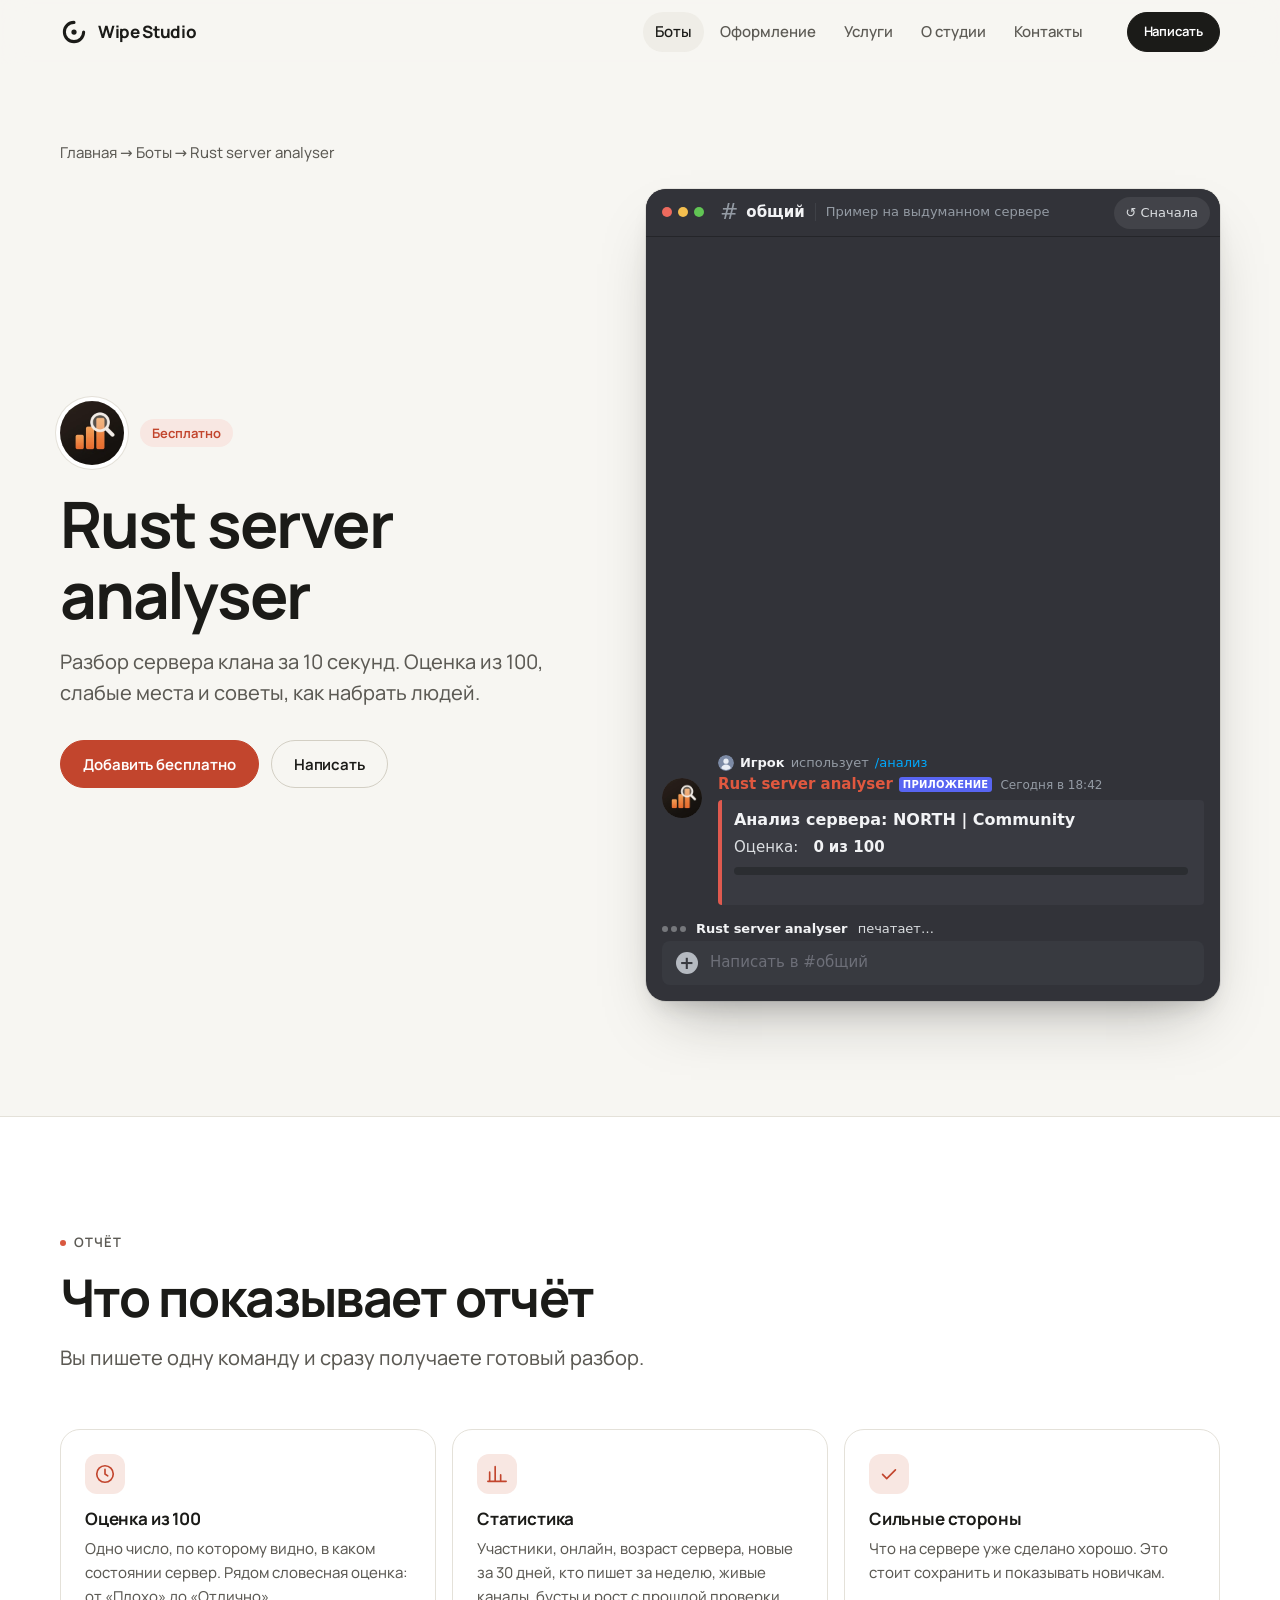
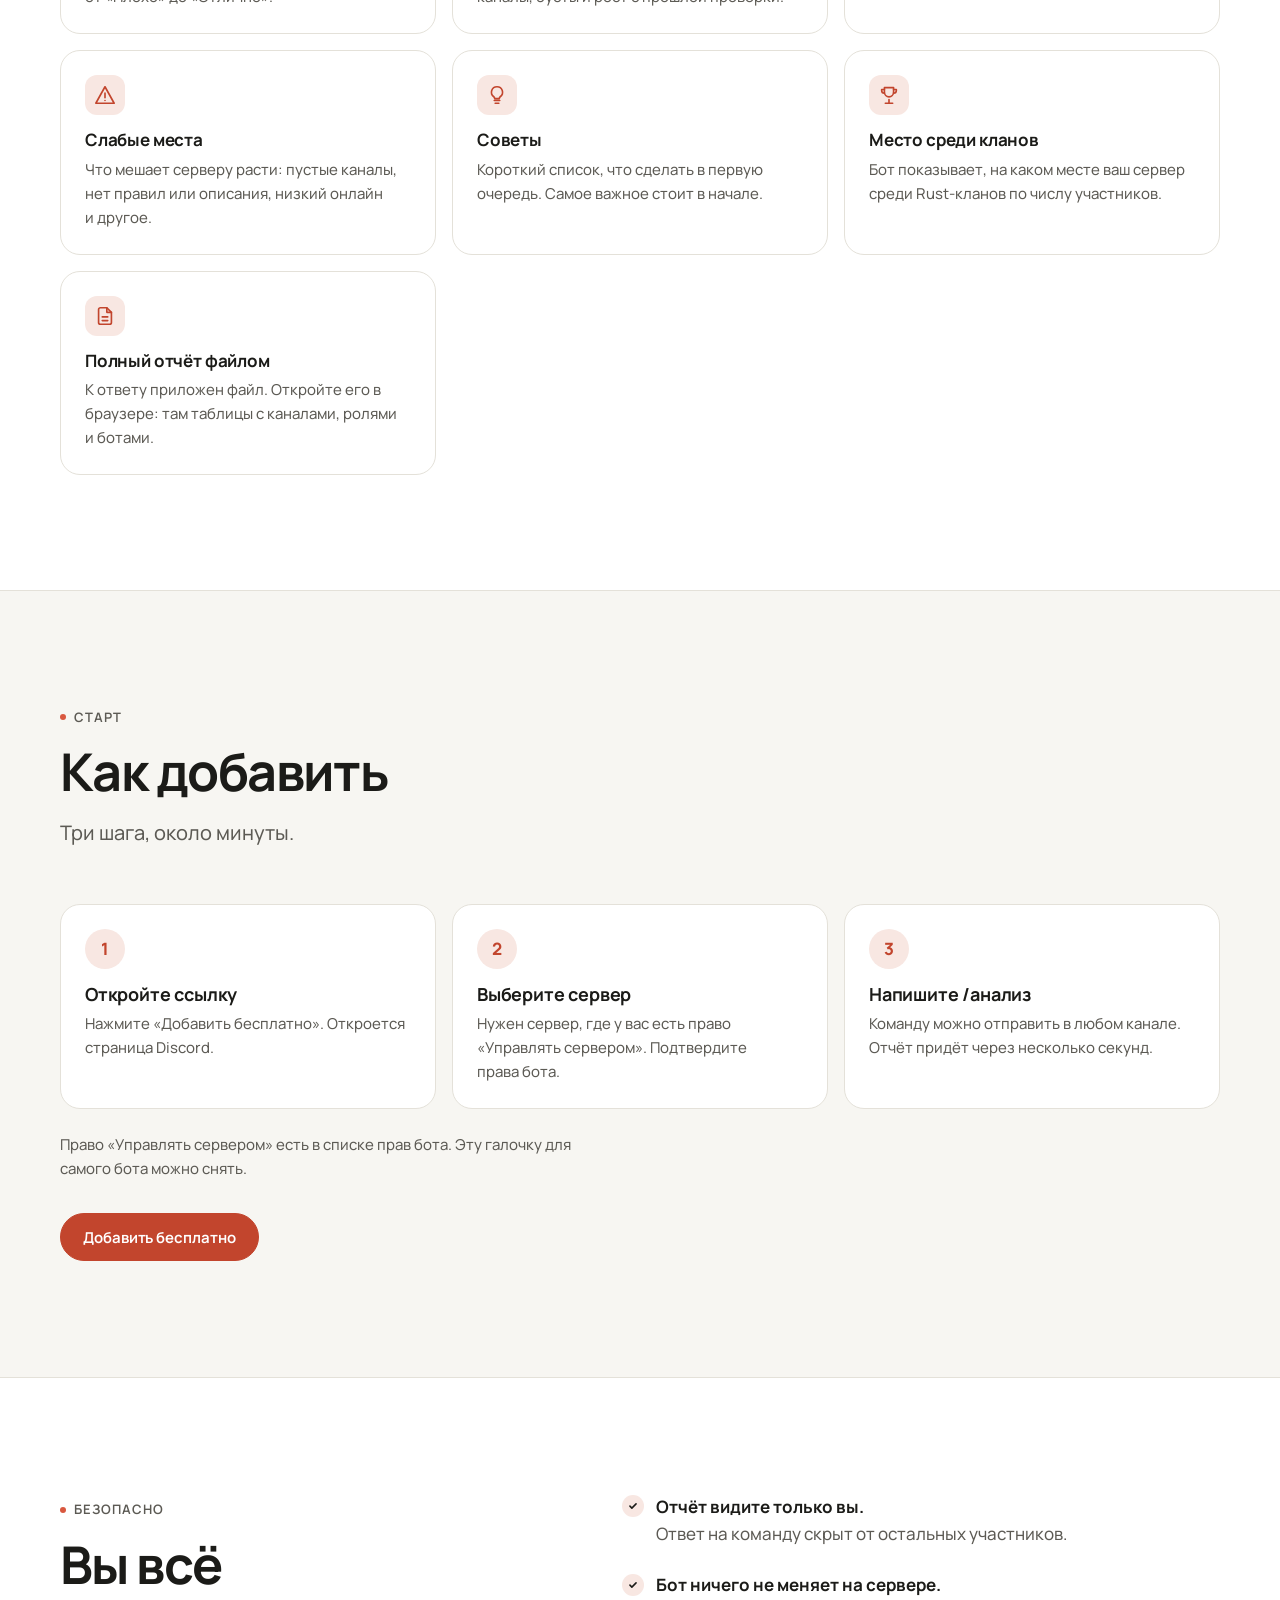
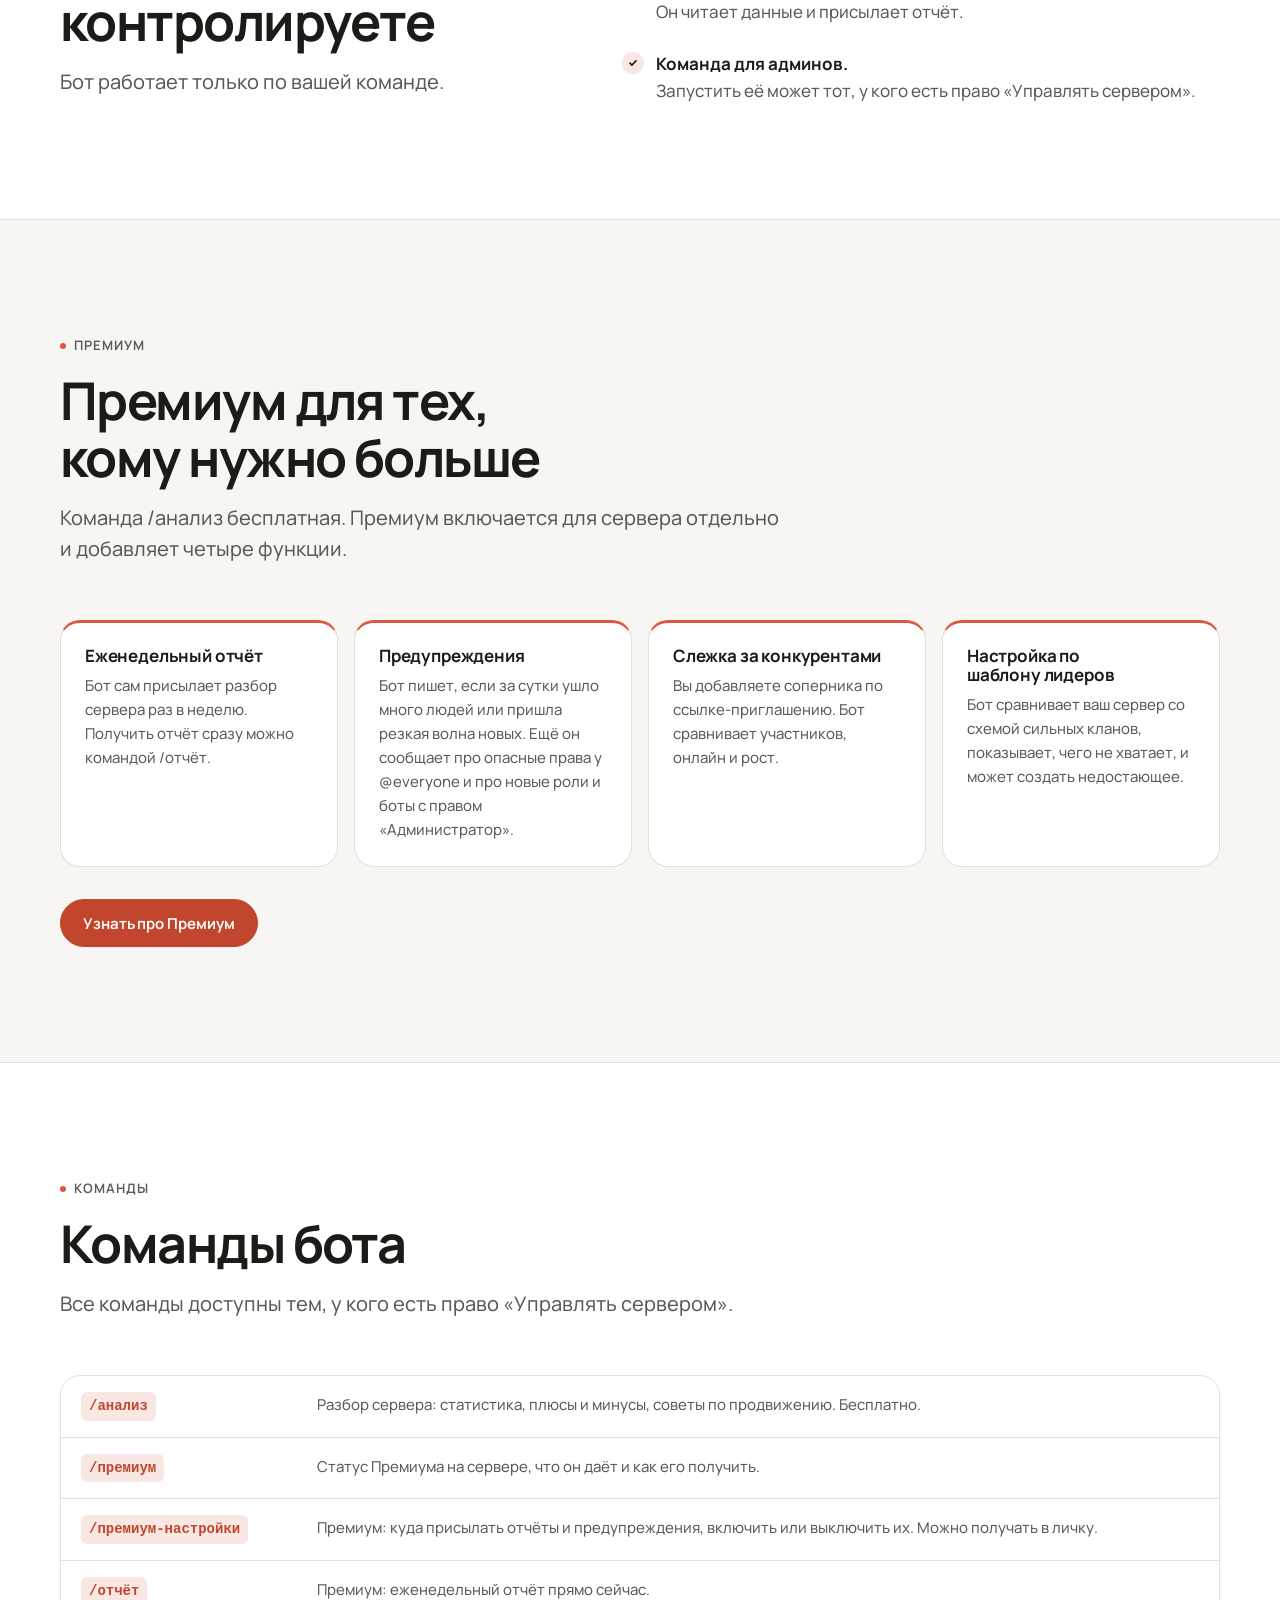
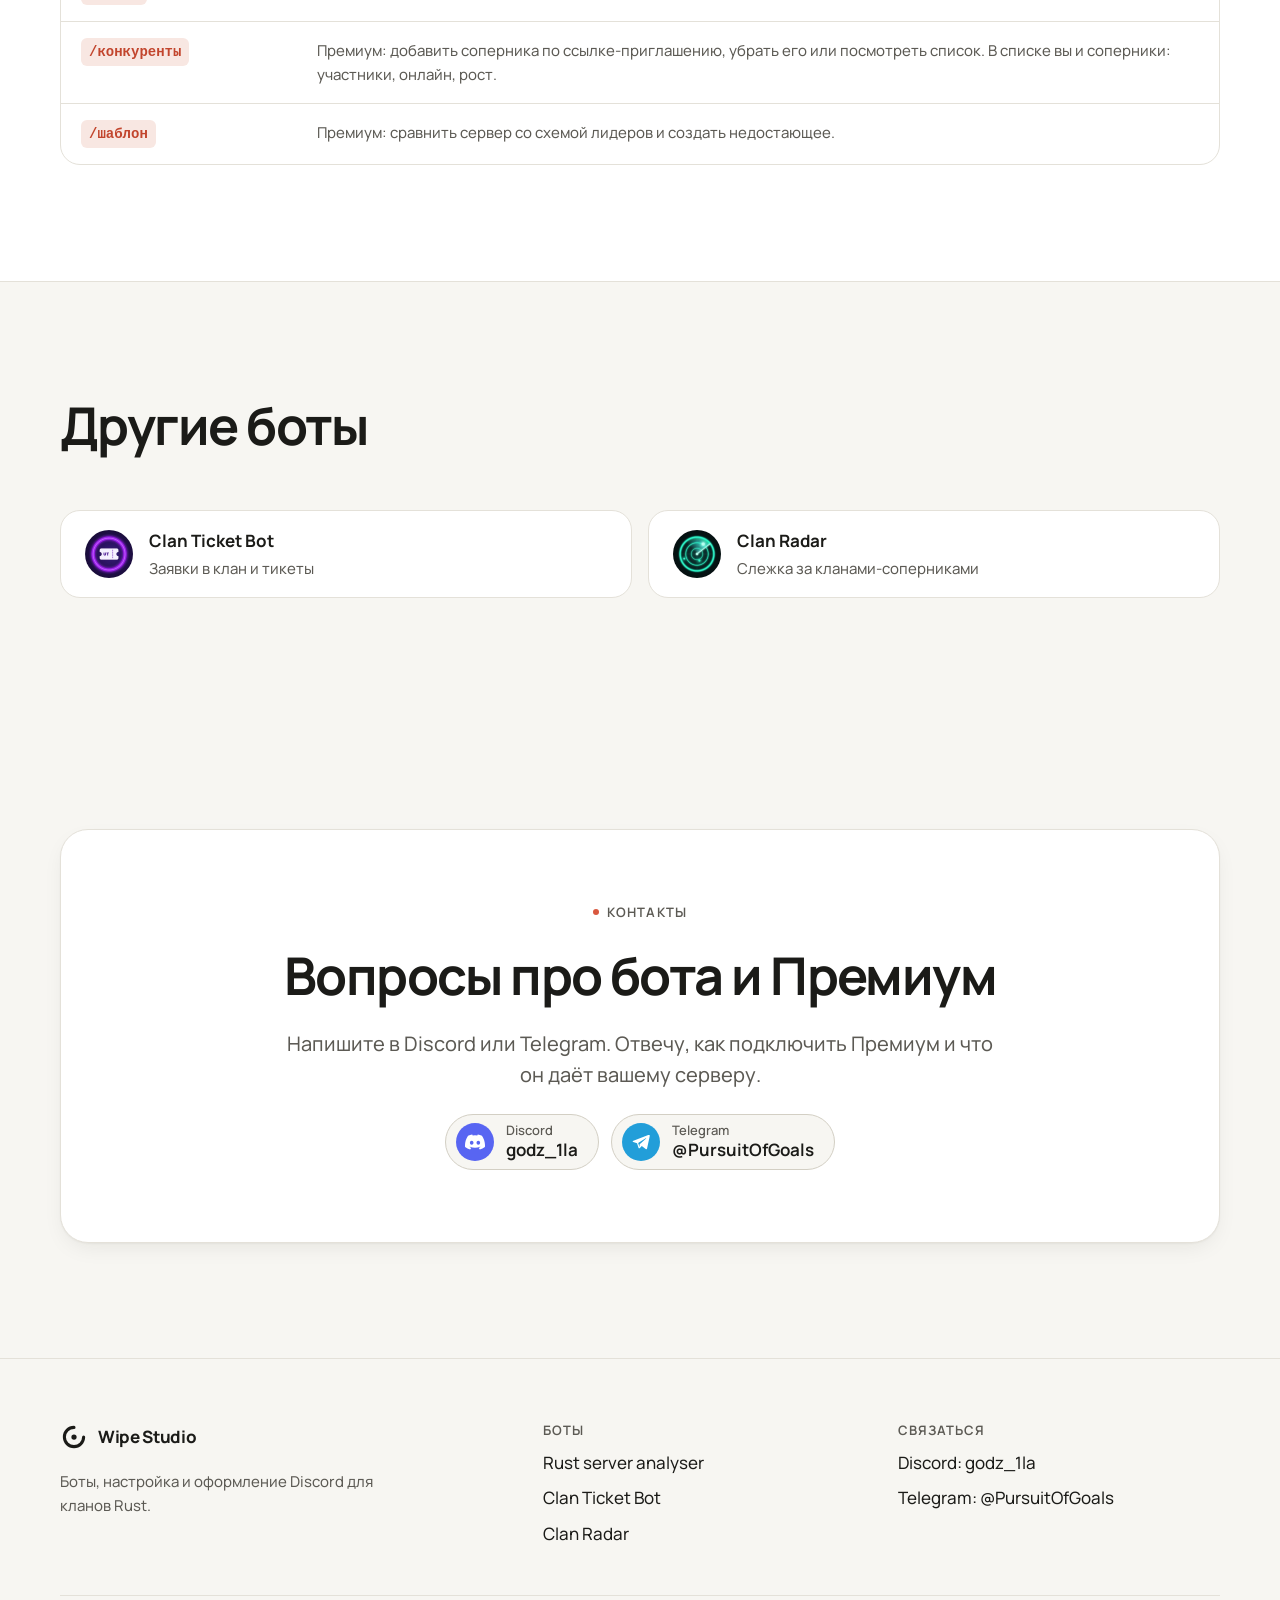
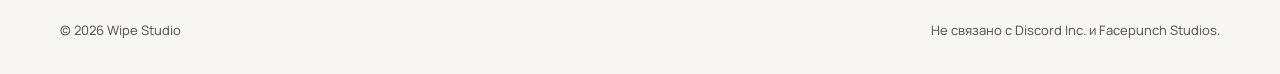
==== analyser/index.html @ f37f6e9d "Сайт-портфолио Wipe Studio Главная и страницы ботов Rust server analyser, Clan Ticket Bot, Clan Rada" ====
<!doctype html>
<html lang="ru">
<head>
  <meta charset="utf-8">
  <meta name="viewport" content="width=device-width, initial-scale=1">
  <title>Rust server analyser — разбор сервера клана за 10 секунд · Wipe Studio</title>
  <meta name="description" content="Бесплатный бот для Discord: команда /анализ даёт оценку сервера Rust-клана из 100, статистику, слабые места и советы.">
  <meta name="theme-color" content="#f7f6f2">
  <meta property="og:type" content="website">
  <meta property="og:site_name" content="Wipe Studio">
  <meta property="og:title" content="Rust server analyser — разбор сервера клана за 10 секунд · Wipe Studio">
  <meta property="og:description" content="Бесплатный бот для Discord: команда /анализ даёт оценку сервера Rust-клана из 100, статистику, слабые места и советы.">
  <meta property="og:locale" content="ru_RU">
  <meta property="og:url" content="https://wipe-studio.github.io/analyser/">
  <meta property="og:image" content="https://wipe-studio.github.io/assets/og.png">
  <meta property="og:image:width" content="1200">
  <meta property="og:image:height" content="630">
  <meta property="og:image:alt" content="Wipe Studio — боты и оформление Discord для кланов Rust">
  <meta name="twitter:card" content="summary_large_image">
  <link rel="canonical" href="https://wipe-studio.github.io/analyser/">
  <link rel="icon" href="../assets/logo/mark.svg" type="image/svg+xml">
  <link rel="icon" href="../assets/logo/favicon-32.png" sizes="32x32" type="image/png">
  <link rel="apple-touch-icon" href="../assets/logo/apple-touch-icon.png">
  <link rel="preload" href="../assets/fonts/manrope-cyrillic-wght-normal.woff2" as="font" type="font/woff2" crossorigin>
  <link rel="stylesheet" href="../assets/css/base.css">
  <link rel="stylesheet" href="../assets/css/discord.css">
  <link rel="stylesheet" href="../assets/css/analyser.css">
  <script>document.documentElement.classList.add("js")</script>
</head>
<body class="theme-analyser">
  <a class="skip-link" href="#main">Перейти к содержанию</a>

  <header class="site-header">
    <div class="container site-header__inner">
      <a class="brand" href="../" aria-label="Wipe Studio — на главную">
        <img src="../assets/logo/mark.svg" alt="" width="28" height="28">
        <span>Wipe Studio</span>
      </a>
      <button class="menu-toggle" type="button" aria-expanded="false" aria-controls="site-nav" aria-label="Открыть меню"><span></span></button>
      <nav class="nav" id="site-nav" aria-label="Главное меню">
        <a href="../#bots" aria-current="page">Боты</a>
        <a href="../#design">Оформление</a>
        <a href="../#services">Услуги</a>
        <a href="../#about">О студии</a>
        <a href="#contacts">Контакты</a>
        <a class="btn" href="#contacts">Написать</a>
      </nav>
      <a class="btn btn--sm btn--header" href="#contacts">Написать</a>
    </div>
  </header>

  <main id="main">
    <!-- ===== Шапка бота ===== -->
    <section class="bot-hero" aria-labelledby="bot-title">
      <div class="container">
        <nav class="breadcrumbs" aria-label="Хлебные крошки">
          <a href="../">Главная</a> → <a href="../#bots">Боты</a> → <span aria-current="page">Rust server analyser</span>
        </nav>
        <div class="bot-hero__grid">
          <div data-reveal>
            <div class="bot-hero__id">
              <img class="bot-hero__avatar" src="../assets/img/avatars/analyser.webp" alt="Аватарка бота Rust server analyser" width="64" height="64">
              <span class="badge">Бесплатно</span>
            </div>
            <h1 id="bot-title">Rust server analyser</h1>
            <p class="lead">Разбор сервера клана за 10 секунд. Оценка из 100, слабые места и советы, как набрать людей.</p>
            <div class="btn-row">
              <a class="btn btn--accent" href="https://discord.com/oauth2/authorize?client_id=1571625635384918169&amp;scope=bot%20applications.commands&amp;permissions=117792" target="_blank" rel="noopener">Добавить бесплатно</a>
              <a class="btn btn--ghost" href="#contacts">Написать</a>
            </div>
          </div>

          <div data-reveal="fade">
            <div class="dc an-demo" id="an-demo" role="group" aria-label="Пример: ответ бота на команду /анализ" style="--dc-h: 680px">
              <button class="dc-replay" type="button" data-dc-action="replay">↺ Сначала</button>
              <div class="dc__bar"><span class="dc__dots"></span><span class="dc__hash">#</span><span class="dc__channel">общий</span><span class="dc__topic">Пример на выдуманном сервере</span></div>
              <div class="dc__log" role="log" aria-live="polite"></div>
              <div class="dc__typing" aria-hidden="true"></div>
              <div class="dc__input">Написать в #общий</div>
            </div>
          </div>
        </div>
      </div>
    </section>

    <!-- ===== Что показывает отчёт ===== -->
    <section class="section section--alt" id="report" aria-labelledby="report-title">
      <div class="container">
        <div class="section-head" data-reveal>
          <span class="eyebrow">Отчёт</span>
          <h2 class="h2" id="report-title">Что показывает отчёт</h2>
          <p class="lead">Вы пишете одну команду и сразу получаете готовый разбор.</p>
        </div>
        <div class="features" data-stagger="0.07">
          <article class="feature" data-reveal>
            <div class="feature__icon"><svg viewBox="0 0 24 24" fill="none" stroke="currentColor" stroke-width="1.8" stroke-linecap="round" stroke-linejoin="round" aria-hidden="true"><circle cx="12" cy="12" r="9"/><path d="M12 7v5l3 2"/></svg></div>
            <h3>Оценка из 100</h3>
            <p>Одно число, по которому видно, в каком состоянии сервер. Рядом словесная оценка: от «Плохо» до «Отлично».</p>
          </article>
          <article class="feature" data-reveal>
            <div class="feature__icon"><svg viewBox="0 0 24 24" fill="none" stroke="currentColor" stroke-width="1.8" stroke-linecap="round" stroke-linejoin="round" aria-hidden="true"><path d="M4 20V10M10 20V4M16 20v-7M22 20H2"/></svg></div>
            <h3>Статистика</h3>
            <p>Участники, онлайн, возраст сервера, новые за 30 дней, кто пишет за неделю, живые каналы, бусты и рост с прошлой проверки.</p>
          </article>
          <article class="feature" data-reveal>
            <div class="feature__icon"><svg viewBox="0 0 24 24" fill="none" stroke="currentColor" stroke-width="1.8" stroke-linecap="round" stroke-linejoin="round" aria-hidden="true"><path d="M5 12.5l4.5 4.5L19 7.5"/></svg></div>
            <h3>Сильные стороны</h3>
            <p>Что на сервере уже сделано хорошо. Это стоит сохранить и показывать новичкам.</p>
          </article>
          <article class="feature" data-reveal>
            <div class="feature__icon"><svg viewBox="0 0 24 24" fill="none" stroke="currentColor" stroke-width="1.8" stroke-linecap="round" stroke-linejoin="round" aria-hidden="true"><path d="M12 3l10 18H2L12 3z"/><path d="M12 10v5M12 18v.01"/></svg></div>
            <h3>Слабые места</h3>
            <p>Что мешает серверу расти: пустые каналы, нет правил или описания, низкий онлайн и другое.</p>
          </article>
          <article class="feature" data-reveal>
            <div class="feature__icon"><svg viewBox="0 0 24 24" fill="none" stroke="currentColor" stroke-width="1.8" stroke-linecap="round" stroke-linejoin="round" aria-hidden="true"><path d="M9 18h6M10 21h4M12 3a6 6 0 0 0-3.5 10.9c.6.5 1 1.2 1 2.1h5c0-.9.4-1.6 1-2.1A6 6 0 0 0 12 3z"/></svg></div>
            <h3>Советы</h3>
            <p>Короткий список, что сделать в первую очередь. Самое важное стоит в начале.</p>
          </article>
          <article class="feature" data-reveal>
            <div class="feature__icon"><svg viewBox="0 0 24 24" fill="none" stroke="currentColor" stroke-width="1.8" stroke-linecap="round" stroke-linejoin="round" aria-hidden="true"><path d="M8 21h8M12 17v4M7 4h10v5a5 5 0 0 1-10 0V4z"/><path d="M7 6H4v1a3 3 0 0 0 3 3M17 6h3v1a3 3 0 0 1-3 3"/></svg></div>
            <h3>Место среди кланов</h3>
            <p>Бот показывает, на каком месте ваш сервер среди Rust-кланов по числу участников.</p>
          </article>
          <article class="feature" data-reveal>
            <div class="feature__icon"><svg viewBox="0 0 24 24" fill="none" stroke="currentColor" stroke-width="1.8" stroke-linecap="round" stroke-linejoin="round" aria-hidden="true"><path d="M14 3H7a2 2 0 0 0-2 2v14a2 2 0 0 0 2 2h10a2 2 0 0 0 2-2V8l-5-5z"/><path d="M14 3v5h5M9 13h6M9 17h6"/></svg></div>
            <h3>Полный отчёт файлом</h3>
            <p>К ответу приложен файл. Откройте его в браузере: там таблицы с каналами, ролями и ботами.</p>
          </article>
        </div>
      </div>
    </section>

    <!-- ===== Как добавить ===== -->
    <section class="section" id="how" aria-labelledby="how-title">
      <div class="container">
        <div class="section-head" data-reveal>
          <span class="eyebrow">Старт</span>
          <h2 class="h2" id="how-title">Как добавить</h2>
          <p class="lead">Три шага, около минуты.</p>
        </div>
        <ol class="an-steps" data-stagger="0.1">
          <li class="an-step-card" data-reveal>
            <span class="an-step-card__num" aria-hidden="true">1</span>
            <h3>Откройте ссылку</h3>
            <p>Нажмите «Добавить бесплатно». Откроется страница Discord.</p>
          </li>
          <li class="an-step-card" data-reveal>
            <span class="an-step-card__num" aria-hidden="true">2</span>
            <h3>Выберите сервер</h3>
            <p>Нужен сервер, где у вас есть право «Управлять сервером». Подтвердите права бота.</p>
          </li>
          <li class="an-step-card" data-reveal>
            <span class="an-step-card__num" aria-hidden="true">3</span>
            <h3>Напишите /анализ</h3>
            <p>Команду можно отправить в любом канале. Отчёт придёт через несколько секунд.</p>
          </li>
        </ol>
        <p class="an-note" data-reveal>Право «Управлять сервером» есть в списке прав бота. Эту галочку для самого бота можно снять.</p>
        <div class="btn-row an-cta" data-reveal>
          <a class="btn btn--accent" href="https://discord.com/oauth2/authorize?client_id=1571625635384918169&amp;scope=bot%20applications.commands&amp;permissions=117792" target="_blank" rel="noopener">Добавить бесплатно</a>
        </div>
      </div>
    </section>

    <!-- ===== Безопасно ===== -->
    <section class="section section--alt" id="safe" aria-labelledby="safe-title">
      <div class="container an-split">
        <div class="section-head" data-reveal>
          <span class="eyebrow">Безопасно</span>
          <h2 class="h2" id="safe-title">Вы всё контролируете</h2>
          <p class="lead">Бот работает только по вашей команде.</p>
        </div>
        <ul class="checklist an-safe" data-stagger="0.08">
          <li data-reveal><strong>Отчёт видите только вы.</strong> Ответ на команду скрыт от остальных участников.</li>
          <li data-reveal><strong>Бот ничего не меняет на сервере.</strong> Он читает данные и присылает отчёт.</li>
          <li data-reveal><strong>Команда для админов.</strong> Запустить её может тот, у кого есть право «Управлять сервером».</li>
        </ul>
      </div>
    </section>

    <!-- ===== Премиум ===== -->
    <section class="section" id="premium" aria-labelledby="premium-title">
      <div class="container">
        <div class="section-head" data-reveal>
          <span class="eyebrow">Премиум</span>
          <h2 class="h2" id="premium-title">Премиум для тех, кому нужно больше</h2>
          <p class="lead">Команда /анализ бесплатная. Премиум включается для сервера отдельно и добавляет четыре функции.</p>
        </div>
        <div class="features an-premium" data-stagger="0.08">
          <article class="feature" data-reveal>
            <h3>Еженедельный отчёт</h3>
            <p>Бот сам присылает разбор сервера раз в неделю. Получить отчёт сразу можно командой /отчёт.</p>
          </article>
          <article class="feature" data-reveal>
            <h3>Предупреждения</h3>
            <p>Бот пишет, если за сутки ушло много людей или пришла резкая волна новых. Ещё он сообщает про опасные права у @everyone и про новые роли и боты с правом «Администратор».</p>
          </article>
          <article class="feature" data-reveal>
            <h3>Слежка за конкурентами</h3>
            <p>Вы добавляете соперника по ссылке-приглашению. Бот сравнивает участников, онлайн и рост.</p>
          </article>
          <article class="feature" data-reveal>
            <h3>Настройка по шаблону лидеров</h3>
            <p>Бот сравнивает ваш сервер со схемой сильных кланов, показывает, чего не хватает, и может создать недостающее.</p>
          </article>
        </div>
        <div class="btn-row an-cta" data-reveal>
          <a class="btn btn--accent" href="#contacts">Узнать про Премиум</a>
        </div>
      </div>
    </section>

    <!-- ===== Команды ===== -->
    <section class="section section--alt" id="commands" aria-labelledby="commands-title">
      <div class="container">
        <div class="section-head" data-reveal>
          <span class="eyebrow">Команды</span>
          <h2 class="h2" id="commands-title">Команды бота</h2>
          <p class="lead">Все команды доступны тем, у кого есть право «Управлять сервером».</p>
        </div>
        <div class="commands" data-reveal>
          <div class="command"><code>/анализ</code><p>Разбор сервера: статистика, плюсы и минусы, советы по продвижению. Бесплатно.</p></div>
          <div class="command"><code>/премиум</code><p>Статус Премиума на сервере, что он даёт и как его получить.</p></div>
          <div class="command"><code>/премиум-настройки</code><p>Премиум: куда присылать отчёты и предупреждения, включить или выключить их. Можно получать в личку.</p></div>
          <div class="command"><code>/отчёт</code><p>Премиум: еженедельный отчёт прямо сейчас.</p></div>
          <div class="command"><code>/конкуренты</code><p>Премиум: добавить соперника по ссылке-приглашению, убрать его или посмотреть список. В списке вы и соперники: участники, онлайн, рост.</p></div>
          <div class="command"><code>/шаблон</code><p>Премиум: сравнить сервер со схемой лидеров и создать недостающее.</p></div>
        </div>
      </div>
    </section>

    <!-- ===== Другие боты ===== -->
    <section class="section" id="other" aria-labelledby="other-title">
      <div class="container">
        <div class="section-head" data-reveal>
          <h2 class="h2" id="other-title">Другие боты</h2>
        </div>
        <div class="other-bots" data-stagger="0.08">
          <a class="other-bot" href="../ticket/" data-reveal>
            <img src="../assets/img/avatars/ticket.webp" alt="" width="48" height="48" loading="lazy" decoding="async">
            <div><strong>Clan Ticket Bot</strong><span>Заявки в клан и тикеты</span></div>
          </a>
          <a class="other-bot" href="../radar/" data-reveal>
            <img src="../assets/img/avatars/radar.webp" alt="" width="48" height="48" loading="lazy" decoding="async">
            <div><strong>Clan Radar</strong><span>Слежка за кланами-соперниками</span></div>
          </a>
        </div>
      </div>
    </section>

    <!-- ===== Контакты (одинаковый блок на всех страницах; заголовок и текст можно менять под страницу) ===== -->
    <section class="section contact-cta" id="contacts" aria-labelledby="contacts-title">
      <div class="container">
        <div class="contact-cta__box" data-reveal>
          <span class="eyebrow">Контакты</span>
          <h2 class="h2" id="contacts-title">Вопросы про бота и Премиум</h2>
          <p class="lead">Напишите в Discord или Telegram. Отвечу, как подключить Премиум и что он даёт вашему серверу.</p>
          <div class="contact-list">
            <a class="contact-chip" href="#contacts" data-contact="discord">
              <span class="contact-chip__icon contact-chip__icon--discord"><svg viewBox="0 0 24 24" aria-hidden="true" fill="currentColor"><path d="M20.317 4.37a19.79 19.79 0 0 0-4.885-1.515.074.074 0 0 0-.079.037c-.21.375-.444.865-.608 1.25a18.27 18.27 0 0 0-5.487 0 12.64 12.64 0 0 0-.617-1.25.077.077 0 0 0-.079-.037A19.74 19.74 0 0 0 3.677 4.37a.07.07 0 0 0-.032.027C.533 9.046-.32 13.58.099 18.057a.082.082 0 0 0 .031.057 19.9 19.9 0 0 0 5.993 3.03.078.078 0 0 0 .084-.028c.462-.63.874-1.295 1.226-1.994a.076.076 0 0 0-.041-.106 13.1 13.1 0 0 1-1.872-.892.077.077 0 0 1-.008-.128c.126-.094.252-.192.372-.291a.074.074 0 0 1 .078-.01c3.928 1.793 8.18 1.793 12.062 0a.074.074 0 0 1 .078.01c.12.098.246.198.373.292a.077.077 0 0 1-.006.127 12.3 12.3 0 0 1-1.873.892.077.077 0 0 0-.041.107c.36.698.772 1.362 1.225 1.993a.076.076 0 0 0 .084.028 19.84 19.84 0 0 0 6.002-3.03.077.077 0 0 0 .032-.054c.5-5.177-.838-9.674-3.549-13.66a.061.061 0 0 0-.031-.03zM8.02 15.33c-1.183 0-2.157-1.085-2.157-2.419 0-1.333.956-2.419 2.157-2.419 1.21 0 2.176 1.096 2.157 2.42 0 1.333-.956 2.418-2.157 2.418zm7.975 0c-1.183 0-2.157-1.085-2.157-2.419 0-1.333.955-2.419 2.157-2.419 1.21 0 2.176 1.096 2.157 2.42 0 1.333-.946 2.418-2.157 2.418z"/></svg></span>
              <span><small>Discord</small>godz_1la</span>
            </a>
            <a class="contact-chip" href="https://t.me/PursuitOfGoals" data-contact="telegram">
              <span class="contact-chip__icon contact-chip__icon--telegram"><svg viewBox="0 0 24 24" aria-hidden="true" fill="currentColor"><path d="M20.66 3.72 2.93 10.56c-1.21.49-1.2 1.16-.22 1.46l4.55 1.42 1.74 5.36c.21.58.11.81.72.81.47 0 .68-.21.94-.47l2.27-2.2 4.72 3.49c.87.48 1.5.23 1.71-.81l3.1-14.6c.32-1.27-.48-1.85-1.5-1.3zM8.6 13.2l9.03-5.7c.45-.27.86-.12.52.18l-7.73 6.98-.3 3.2-1.52-4.66z"/></svg></span>
              <span><small>Telegram</small>@PursuitOfGoals</span>
            </a>
          </div>
        </div>
      </div>
    </section>
  </main>

  <footer class="site-footer">
    <div class="container">
      <div class="site-footer__grid">
        <div>
          <a class="brand" href="../">
            <img src="../assets/logo/mark.svg" alt="" width="28" height="28">
            <span>Wipe Studio</span>
          </a>
          <p class="site-footer__note">Боты, настройка и оформление Discord для кланов Rust.</p>
        </div>
        <div>
          <h2>Боты</h2>
          <ul>
            <li><a href="../analyser/">Rust server analyser</a></li>
            <li><a href="../ticket/">Clan Ticket Bot</a></li>
            <li><a href="../radar/">Clan Radar</a></li>
          </ul>
        </div>
        <div>
          <h2>Связаться</h2>
          <ul>
            <li><a href="#contacts" data-contact="discord">Discord: godz_1la</a></li>
            <li><a href="https://t.me/PursuitOfGoals" data-contact="telegram">Telegram: @PursuitOfGoals</a></li>
          </ul>
        </div>
      </div>
      <div class="site-footer__bottom">
        <span>© <span data-year>2026</span> Wipe Studio</span>
        <span>Не связано с Discord Inc. и Facepunch Studios.</span>
      </div>
    </div>
  </footer>

  <script src="../assets/js/site.js" defer></script>
  <script src="../assets/js/discord.js" defer></script>
  <script src="../assets/js/analyser.js" defer></script>
</body>
</html>
---- assets/css/base.css ----
/* =========================================================
   Wipe Studio — общие стили (фундамент)
   Светлый минимализм. У каждого бота свой приглушённый цвет.
   Страницы подключают: base.css → discord.css → свой page.css
   ========================================================= */

/* ---------- Шрифт (свой, без Google) ---------- */
@font-face {
  font-family: "Manrope";
  font-style: normal;
  font-display: swap;
  font-weight: 200 800;
  src: url("../fonts/manrope-cyrillic-wght-normal.woff2") format("woff2-variations");
  unicode-range: U+0301, U+0400-045F, U+0490-0491, U+04B0-04B1, U+2116;
}
@font-face {
  font-family: "Manrope";
  font-style: normal;
  font-display: swap;
  font-weight: 200 800;
  src: url("../fonts/manrope-latin-wght-normal.woff2") format("woff2-variations");
  unicode-range: U+0000-00FF, U+0131, U+0152-0153, U+02BB-02BC, U+02C6, U+02DA, U+02DC, U+0304,
    U+0308, U+0329, U+2000-206F, U+20AC, U+2122, U+2191, U+2193, U+2212, U+2215, U+FEFF, U+FFFD;
}

/* ---------- Токены ---------- */
:root {
  color-scheme: light;

  /* База */
  --bg: #f7f6f2;          /* тёплый белый — фон страницы */
  --surface: #ffffff;     /* карточки */
  --surface-2: #efede7;   /* мягкие подложки */
  --surface-3: #e7e4dc;
  --ink: #1b1b18;         /* основной текст */
  --ink-2: #5c5a54;       /* второстепенный текст (AA на bg и surface) */
  --ink-3: #8a877f;       /* только подписи-украшения, не для важного */
  --line: #e4e1d9;
  --line-2: #d3cfc4;

  /* Цвета ботов: --X — для текста и кнопок (AA на белом),
     --X-fill — для заливок/украшений, --X-soft — светлая подложка */
  --analyser: #c2452d;
  --analyser-fill: #d9583f;
  --analyser-soft: #f8e7e2;
  --ticket: #b9520f;
  --ticket-fill: #e0702a;
  --ticket-soft: #fbebdf;
  --radar: #0b7a6b;
  --radar-fill: #14a08c;
  --radar-soft: #def3ef;

  /* Акцент текущей страницы (страница бота переопределяет) */
  --accent: var(--ink);
  --accent-fill: var(--ink);
  --accent-soft: var(--surface-2);

  /* Типографика */
  --font: "Manrope", system-ui, -apple-system, "Segoe UI", Roboto, Arial, sans-serif;
  --fs-xs: 0.8125rem;   /* 13 */
  --fs-sm: 0.9375rem;   /* 15 */
  --fs-md: 1.0625rem;   /* 17 — основной */
  --fs-lg: 1.25rem;     /* 20 */
  --fs-xl: clamp(1.5rem, 1.2rem + 1.2vw, 2rem);
  --fs-2xl: clamp(2rem, 1.4rem + 2.6vw, 3.25rem);   /* заголовки секций */
  --fs-hero: clamp(2.6rem, 1.6rem + 5vw, 5rem);    /* главный заголовок */

  /* Отступы (шаг 4px) */
  --s-1: 4px;
  --s-2: 8px;
  --s-3: 12px;
  --s-4: 16px;
  --s-5: 24px;
  --s-6: 32px;
  --s-7: 48px;
  --s-8: 64px;
  --s-9: 96px;
  --section: clamp(72px, 9vw, 128px);

  /* Формы */
  --r-sm: 10px;
  --r-md: 14px;
  --r-lg: 20px;
  --r-xl: 28px;
  --r-pill: 999px;
  --shadow-1: 0 1px 2px rgba(27, 27, 24, 0.05);
  --shadow-2: 0 1px 2px rgba(27, 27, 24, 0.04), 0 8px 24px -8px rgba(27, 27, 24, 0.1);
  --shadow-3: 0 2px 4px rgba(27, 27, 24, 0.04), 0 24px 48px -16px rgba(27, 27, 24, 0.18);

  /* Сетка */
  --container: 1160px;
  --gutter: clamp(16px, 4vw, 32px);
  --header-h: 64px;

  /* Движение */
  --ease: cubic-bezier(0.22, 1, 0.36, 1);
  --dur: 0.6s;
}

/* Страницы ботов: <body class="theme-analyser"> и т.п. */
.theme-analyser { --accent: var(--analyser); --accent-fill: var(--analyser-fill); --accent-soft: var(--analyser-soft); }
.theme-ticket   { --accent: var(--ticket);   --accent-fill: var(--ticket-fill);   --accent-soft: var(--ticket-soft); }
.theme-radar    { --accent: var(--radar);    --accent-fill: var(--radar-fill);    --accent-soft: var(--radar-soft); }

/* ---------- Сброс ---------- */
*, *::before, *::after { box-sizing: border-box; }
html { -webkit-text-size-adjust: 100%; text-size-adjust: 100%; scroll-behavior: smooth; scroll-padding-top: calc(var(--header-h) + 16px); }
body {
  margin: 0;
  background: var(--bg);
  color: var(--ink);
  font-family: var(--font);
  font-size: var(--fs-md);
  line-height: 1.6;
  font-weight: 450;
  -webkit-font-smoothing: antialiased;
  -moz-osx-font-smoothing: grayscale;
  text-rendering: optimizeLegibility;
  overflow-x: hidden;
}
img, svg, video { display: block; max-width: 100%; height: auto; }
button, input, select, textarea { font: inherit; color: inherit; }
button { cursor: pointer; }
a { color: inherit; text-decoration-thickness: 1px; text-underline-offset: 0.18em; }
h1, h2, h3, h4 { margin: 0; line-height: 1.1; font-weight: 700; letter-spacing: -0.02em; text-wrap: balance; }
p { margin: 0; text-wrap: pretty; }
ul, ol { margin: 0; padding: 0; }
:focus-visible { outline: 2px solid var(--ink); outline-offset: 3px; border-radius: 6px; }
::selection { background: var(--accent-soft); color: var(--ink); }

.visually-hidden {
  position: absolute !important; width: 1px; height: 1px; padding: 0; margin: -1px;
  overflow: hidden; clip: rect(0 0 0 0); white-space: nowrap; border: 0;
}
.skip-link {
  position: absolute; left: var(--s-4); top: -100px; z-index: 100;
  background: var(--ink); color: #fff; padding: var(--s-2) var(--s-4); border-radius: var(--r-sm);
  text-decoration: none; font-weight: 600;
}
.skip-link:focus { top: var(--s-3); }

/* ---------- Сетка и секции ---------- */
.container { width: 100%; max-width: calc(var(--container) + var(--gutter) * 2); margin-inline: auto; padding-inline: var(--gutter); }
.section { padding-block: var(--section); }
.section--tight { padding-block: calc(var(--section) * 0.6); }
.section--alt { background: var(--surface); border-block: 1px solid var(--line); }

.section-head { display: grid; gap: var(--s-4); max-width: 720px; margin-bottom: clamp(32px, 5vw, 56px); }
.section-head--center { margin-inline: auto; text-align: center; justify-items: center; }
.eyebrow {
  display: inline-flex; align-items: center; gap: var(--s-2);
  font-size: var(--fs-xs); font-weight: 650; letter-spacing: 0.08em; text-transform: uppercase;
  color: var(--ink-2);
}
.eyebrow::before { content: ""; width: 6px; height: 6px; border-radius: 50%; background: var(--accent-fill); }
.h2 { font-size: var(--fs-2xl); letter-spacing: -0.03em; }
.h3 { font-size: var(--fs-xl); letter-spacing: -0.02em; }
.lead { font-size: var(--fs-lg); line-height: 1.55; color: var(--ink-2); max-width: 60ch; }
.muted { color: var(--ink-2); }

/* ---------- Кнопки ---------- */
.btn {
  --btn-bg: var(--ink); --btn-fg: #fff; --btn-bd: var(--ink);
  display: inline-flex; align-items: center; justify-content: center; gap: 10px;
  min-height: 48px; padding: 0 22px;
  border-radius: var(--r-pill); border: 1px solid var(--btn-bd);
  background: var(--btn-bg); color: var(--btn-fg);
  font-size: var(--fs-sm); font-weight: 650; letter-spacing: -0.005em; line-height: 1;
  text-decoration: none; white-space: nowrap;
  transition: transform 0.2s var(--ease), background-color 0.2s, border-color 0.2s, box-shadow 0.2s;
}
.btn:hover { transform: translateY(-1px); box-shadow: var(--shadow-2); }
.btn:active { transform: translateY(0); box-shadow: none; }
.btn svg { width: 18px; height: 18px; flex: none; }
.btn--ghost { --btn-bg: transparent; --btn-fg: var(--ink); --btn-bd: var(--line-2); }
.btn--ghost:hover { --btn-bg: var(--surface); }
.btn--accent { --btn-bg: var(--accent); --btn-fg: #fff; --btn-bd: var(--accent); }
.btn--sm { min-height: 40px; padding: 0 16px; font-size: var(--fs-xs); }
.btn-row { display: flex; flex-wrap: wrap; gap: var(--s-3); }

/* Ссылка-стрелка: «Подробнее →» */
.link-arrow {
  display: inline-flex; align-items: center; gap: 6px; font-weight: 650; text-decoration: none; color: var(--accent);
}
.link-arrow::after { content: "→"; transition: transform 0.2s var(--ease); }
.link-arrow:hover::after { transform: translateX(3px); }

/* ---------- Значки и карточки ---------- */
.badge {
  display: inline-flex; align-items: center; gap: 6px; height: 28px; padding: 0 12px;
  border-radius: var(--r-pill); background: var(--accent-soft); color: var(--accent);
  font-size: var(--fs-xs); font-weight: 650; white-space: nowrap;
}
.badge--neutral { background: var(--surface-2); color: var(--ink-2); }
.card {
  background: var(--surface); border: 1px solid var(--line); border-radius: var(--r-lg);
  box-shadow: var(--shadow-1);
}
.card--pad { padding: clamp(20px, 3vw, 32px); }

/* Список «галочки» */
.checklist { list-style: none; display: grid; gap: var(--s-3); }
.checklist li { position: relative; padding-left: 30px; }
.checklist li::before {
  content: ""; position: absolute; left: 0; top: 0.3em; width: 18px; height: 18px; border-radius: 50%;
  background: var(--accent-soft)
    url("data:image/svg+xml,%3Csvg xmlns='http://www.w3.org/2000/svg' viewBox='0 0 16 16'%3E%3Cpath d='M4.5 8.2l2.2 2.2 4.8-4.8' fill='none' stroke='%231b1b18' stroke-width='1.8' stroke-linecap='round' stroke-linejoin='round'/%3E%3C/svg%3E")
    center / 12px no-repeat;
}

/* ---------- Шапка ---------- */
.site-header {
  position: sticky; top: 0; z-index: 50; height: var(--header-h);
  background: color-mix(in srgb, var(--bg) 82%, transparent);
  -webkit-backdrop-filter: saturate(1.4) blur(14px); backdrop-filter: saturate(1.4) blur(14px);
  border-bottom: 1px solid transparent; transition: border-color 0.25s, background-color 0.25s;
}
.site-header.is-scrolled { border-bottom-color: var(--line); }
.site-header__inner { height: 100%; display: flex; align-items: center; gap: var(--s-5); }
.brand { display: inline-flex; align-items: center; gap: 10px; text-decoration: none; font-weight: 750; letter-spacing: -0.02em; font-size: 1.0625rem; }
.brand img { width: 28px; height: 28px; }
.nav { margin-left: auto; display: flex; align-items: center; gap: var(--s-1); }
.nav a {
  padding: 8px 12px; border-radius: var(--r-pill); text-decoration: none; font-size: var(--fs-sm); font-weight: 550; color: var(--ink-2);
  transition: color 0.2s, background-color 0.2s;
}
.nav a:hover, .nav a[aria-current="page"] { color: var(--ink); background: var(--surface-2); }
.site-header .btn { margin-left: var(--s-2); }
.menu-toggle {
  display: none; margin-left: auto; width: 44px; height: 44px; border-radius: 50%;
  border: 1px solid var(--line-2); background: var(--surface); align-items: center; justify-content: center;
}
.menu-toggle span, .menu-toggle span::before, .menu-toggle span::after {
  display: block; width: 18px; height: 1.8px; background: var(--ink); border-radius: 2px; position: relative; transition: transform 0.25s var(--ease), opacity 0.2s;
}
.menu-toggle span::before, .menu-toggle span::after { content: ""; position: absolute; left: 0; }
.menu-toggle span::before { top: -6px; }
.menu-toggle span::after { top: 6px; }
.menu-open .menu-toggle span { background: transparent; }
.menu-open .menu-toggle span::before { transform: translateY(6px) rotate(45deg); }
.menu-open .menu-toggle span::after { transform: translateY(-6px) rotate(-45deg); }

@media (max-width: 900px) {
  .menu-toggle { display: inline-flex; }
  .site-header .btn--header { display: none; }
  .nav {
    position: fixed; inset: var(--header-h) 0 auto 0; margin: 0;
    flex-direction: column; align-items: stretch; gap: 2px;
    padding: var(--s-3) var(--gutter) var(--s-5);
    background: var(--bg); border-bottom: 1px solid var(--line); box-shadow: var(--shadow-3);
    transform: translateY(-8px); opacity: 0; visibility: hidden; transition: opacity 0.2s, transform 0.25s var(--ease), visibility 0.2s;
  }
  .nav a { padding: 14px 12px; font-size: var(--fs-md); border-radius: var(--r-md); }
  .nav .btn { display: inline-flex; margin: var(--s-3) 0 0; color: #fff; }
  .nav .btn:hover { color: #fff; background: var(--ink); }
  .menu-open .nav { transform: none; opacity: 1; visibility: visible; }
}
@media (min-width: 901px) { .nav .btn { display: none; } }

/* ---------- Подвал ---------- */
.site-footer { padding-block: var(--s-8) var(--s-6); border-top: 1px solid var(--line); background: var(--bg); }
.site-footer__grid { display: grid; gap: var(--s-6); grid-template-columns: 1.4fr repeat(2, 1fr); }
.site-footer h2 { font-size: var(--fs-xs); text-transform: uppercase; letter-spacing: 0.08em; color: var(--ink-2); font-weight: 650; margin-bottom: var(--s-3); }
.site-footer ul { list-style: none; display: grid; gap: var(--s-2); }
.site-footer a { text-decoration: none; color: var(--ink); }
.site-footer a:hover { text-decoration: underline; }
.site-footer__note { color: var(--ink-2); font-size: var(--fs-sm); max-width: 36ch; margin-top: var(--s-3); }
.site-footer__bottom { margin-top: var(--s-7); padding-top: var(--s-5); border-top: 1px solid var(--line); display: flex; flex-wrap: wrap; gap: var(--s-3); justify-content: space-between; color: var(--ink-2); font-size: var(--fs-xs); }
@media (max-width: 720px) { .site-footer__grid { grid-template-columns: 1fr 1fr; } .site-footer__grid > :first-child { grid-column: 1 / -1; } }

/* ---------- Блок «Контакты» (одинаковый на всех страницах) ---------- */
.contact-cta { text-align: center; }
.contact-cta__box {
  background: var(--surface); border: 1px solid var(--line); border-radius: var(--r-xl);
  padding: clamp(32px, 6vw, 72px) clamp(20px, 5vw, 64px); box-shadow: var(--shadow-2);
  display: grid; justify-items: center; gap: var(--s-5);
}
.contact-cta__box .lead { margin-inline: auto; }
.contact-list { display: flex; flex-wrap: wrap; justify-content: center; gap: var(--s-3); }
.contact-chip {
  display: inline-flex; align-items: center; gap: 12px; min-height: 56px; padding: 8px 20px 8px 10px;
  border-radius: var(--r-pill); border: 1px solid var(--line-2); background: var(--bg);
  text-decoration: none; font-weight: 650; transition: transform 0.2s var(--ease), box-shadow 0.2s, border-color 0.2s;
}
.contact-chip:hover { transform: translateY(-1px); box-shadow: var(--shadow-2); border-color: var(--ink-3); }
.contact-chip__icon { width: 38px; height: 38px; border-radius: 50%; display: grid; place-items: center; color: #fff; flex: none; }
.contact-chip__icon svg { width: 20px; height: 20px; }
.contact-chip__icon--discord { background: #5865f2; }
.contact-chip__icon--telegram { background: #229ed9; }
.contact-chip small { display: block; font-size: var(--fs-xs); font-weight: 550; color: var(--ink-2); line-height: 1.2; }
.contact-chip span { line-height: 1.25; text-align: left; }

/* ---------- Всплывающая подсказка (toast) ---------- */
.toast {
  position: fixed; left: 50%; bottom: 24px; z-index: 200; transform: translate(-50%, 20px); opacity: 0; pointer-events: none;
  max-width: min(92vw, 440px); padding: 14px 18px; border-radius: var(--r-md);
  background: var(--ink); color: #fff; font-size: var(--fs-sm); font-weight: 550; box-shadow: var(--shadow-3);
  transition: opacity 0.25s, transform 0.35s var(--ease);
}
.toast.is-visible { opacity: 1; transform: translate(-50%, 0); }

/* ---------- Появление при прокрутке ---------- */
/* Класс .js ставит site.js — без JS всё видно сразу */
.js [data-reveal] { opacity: 0; transform: translateY(18px); transition: opacity var(--dur) var(--ease), transform var(--dur) var(--ease); transition-delay: var(--reveal-delay, 0s); }
.js [data-reveal].is-in { opacity: 1; transform: none; }
.js [data-reveal="fade"] { transform: none; }
.js [data-reveal="scale"] { transform: scale(0.97); }

@media (prefers-reduced-motion: reduce) {
  html { scroll-behavior: auto; }
  *, *::before, *::after { animation-duration: 0.01ms !important; animation-iteration-count: 1 !important; transition-duration: 0.01ms !important; }
  .js [data-reveal] { opacity: 1; transform: none; }
}

/* ---------- Шапка страницы бота (общая) ---------- */
.bot-hero { padding-block: clamp(40px, 6vw, 80px) var(--section); }
.bot-hero__grid { display: grid; gap: clamp(32px, 5vw, 64px); grid-template-columns: minmax(0, 1fr) minmax(0, 1.1fr); align-items: center; }
.bot-hero__id { display: flex; align-items: center; gap: var(--s-4); margin-bottom: var(--s-5); }
.bot-hero__avatar { width: 64px; height: 64px; border-radius: 50%; box-shadow: 0 0 0 4px var(--surface), 0 0 0 5px var(--line); }
.bot-hero h1 { font-size: clamp(2.4rem, 1.6rem + 3.6vw, 4rem); letter-spacing: -0.035em; }
.bot-hero .lead { margin-top: var(--s-4); }
.bot-hero .btn-row { margin-top: var(--s-6); }
.breadcrumbs { font-size: var(--fs-sm); color: var(--ink-2); margin-bottom: var(--s-5); }
.breadcrumbs a { color: var(--ink-2); text-decoration: none; }
.breadcrumbs a:hover { color: var(--ink); text-decoration: underline; }
@media (max-width: 900px) { .bot-hero__grid { grid-template-columns: 1fr; } }

/* Сетка возможностей */
.features { display: grid; gap: var(--s-4); grid-template-columns: repeat(auto-fill, minmax(min(100%, 300px), 1fr)); }
.feature { padding: var(--s-5); border-radius: var(--r-lg); background: var(--surface); border: 1px solid var(--line); display: grid; gap: var(--s-2); align-content: start; }
.feature__icon { width: 40px; height: 40px; border-radius: 12px; display: grid; place-items: center; background: var(--accent-soft); color: var(--accent); margin-bottom: var(--s-2); }
.feature__icon svg { width: 22px; height: 22px; }
.feature h3 { font-size: 1.0625rem; letter-spacing: -0.01em; }
.feature p { color: var(--ink-2); font-size: var(--fs-sm); }

/* Таблица команд */
.commands { display: grid; gap: 0; border: 1px solid var(--line); border-radius: var(--r-lg); overflow: hidden; background: var(--surface); }
.command { display: grid; grid-template-columns: minmax(0, 220px) 1fr; gap: var(--s-4); padding: 16px 20px; border-top: 1px solid var(--line); align-items: baseline; }
.command:first-child { border-top: 0; }
.command code {
  font-family: ui-monospace, "Cascadia Code", Consolas, monospace; font-size: 0.875rem; font-weight: 600;
  color: var(--accent); background: var(--accent-soft); padding: 3px 8px; border-radius: 6px; justify-self: start;
}
.command p { color: var(--ink-2); font-size: var(--fs-sm); }
@media (max-width: 600px) { .command { grid-template-columns: 1fr; gap: var(--s-2); } }

/* Другие боты (низ страницы бота) */
.other-bots { display: grid; gap: var(--s-4); grid-template-columns: repeat(auto-fit, minmax(min(100%, 280px), 1fr)); }
.other-bot { display: flex; align-items: center; gap: var(--s-4); padding: var(--s-4) var(--s-5); border-radius: var(--r-lg); background: var(--surface); border: 1px solid var(--line); text-decoration: none; transition: transform 0.2s var(--ease), box-shadow 0.2s; }
.other-bot:hover { transform: translateY(-2px); box-shadow: var(--shadow-2); }
.other-bot img { width: 48px; height: 48px; border-radius: 50%; }
.other-bot strong { display: block; }
.other-bot span { color: var(--ink-2); font-size: var(--fs-sm); }
---- assets/css/discord.css ----
/* =========================================================
   Окно «как в Discord» для живых демо ботов.
   Тёмный вид Discord — как бот выглядит в жизни. Окно — это
   аккуратный «экран» внутри светлого сайта.
   Разметка — см. комментарии у каждого блока и assets/js/discord.js
   ========================================================= */
.dc {
  --dc-bg: #323339;          /* фон чата */
  --dc-bar: #2c2d32;         /* шапка канала */
  --dc-deep: #1e1f22;        /* поля ввода, меню */
  --dc-card: #393a41;        /* embed / контейнер (под него нарисованы GIF) */
  --dc-hover: #2e2f35;
  --dc-line: #3f4147;
  --dc-text: #dbdee1;
  --dc-head: #f2f3f5;
  --dc-muted: #949ba4;
  --dc-faint: #6d6f78;
  --dc-link: #00a8fc;
  --dc-blurple: #5865f2;
  --dc-green: #248046;
  --dc-red: #da373c;
  --dc-grey: #4e5058;
  --dc-font: "gg sans", "Noto Sans", "Segoe UI", system-ui, -apple-system, Roboto, Arial, sans-serif;

  position: relative;
  display: flex; flex-direction: column;
  background: var(--dc-bg); color: var(--dc-text);
  font-family: var(--dc-font); font-size: 15px; line-height: 1.375; font-weight: 400;
  border-radius: var(--r-lg, 20px); overflow: hidden;
  box-shadow: 0 0 0 1px rgba(27, 27, 24, 0.08), 0 30px 60px -24px rgba(27, 27, 24, 0.35), 0 12px 24px -12px rgba(27, 27, 24, 0.2);
  isolation: isolate;
  text-align: left;
}
.dc *, .dc *::before, .dc *::after { box-sizing: border-box; }
.dc ::selection { background: rgba(88, 101, 242, 0.5); color: #fff; }
.dc :focus-visible { outline: 2px solid var(--dc-link); outline-offset: 2px; }

/* Шапка окна: <div class="dc__bar"><span class="dc__dots"></span><span class="dc__hash">#</span><span class="dc__channel">ticket</span><span class="dc__topic">…</span></div> */
.dc__bar {
  display: flex; align-items: center; gap: 8px; height: 48px; padding: 0 16px; flex: none;
  background: var(--dc-bg); border-bottom: 1px solid rgba(0, 0, 0, 0.28);
  font-weight: 600; color: var(--dc-head); font-size: 15px; white-space: nowrap; overflow: hidden;
}
.dc__dots { display: inline-flex; gap: 6px; margin-right: 8px; }
.dc__dots::before, .dc__dots::after, .dc__dots { content: ""; }
.dc__dots { width: 10px; height: 10px; border-radius: 50%; background: #ed6a5e; box-shadow: 16px 0 0 #f4bf4f, 32px 0 0 #61c554; margin-right: 40px; flex: none; }
.dc__hash { color: var(--dc-muted); font-size: 22px; font-weight: 400; line-height: 1; }
.dc__topic { color: var(--dc-muted); font-weight: 400; font-size: 13px; overflow: hidden; text-overflow: ellipsis; padding-left: 10px; margin-left: 2px; border-left: 1px solid var(--dc-line); }

/* Лента сообщений: высоту задаёт страница (--dc-h) */
.dc__log {
  flex: 1 1 auto; height: var(--dc-h, 520px); overflow-y: auto; overflow-x: hidden;
  padding: 16px 0 8px; scroll-behavior: smooth; overscroll-behavior: contain;
  scrollbar-width: thin; scrollbar-color: #1a1b1e transparent;
  display: flex; flex-direction: column;
}
.dc__log > :first-child { margin-top: auto; }   /* сообщения прижаты к низу, как в Discord */
.dc__log::-webkit-scrollbar { width: 8px; }
.dc__log::-webkit-scrollbar-thumb { background: #1a1b1e; border-radius: 8px; }

/* «Бот печатает…» */
.dc__typing { height: 24px; padding: 0 16px; font-size: 13px; color: var(--dc-text); display: flex; align-items: center; gap: 6px; flex: none; opacity: 0; transition: opacity 0.2s; }
.dc__typing.is-on { opacity: 1; }
.dc__typing b { font-weight: 700; }
.dc__typing i { display: inline-flex; gap: 3px; margin-right: 4px; }
.dc__typing i span { width: 6px; height: 6px; border-radius: 50%; background: var(--dc-text); opacity: 0.4; animation: dc-dot 1.2s infinite; }
.dc__typing i span:nth-child(2) { animation-delay: 0.15s; }
.dc__typing i span:nth-child(3) { animation-delay: 0.3s; }
@keyframes dc-dot { 0%, 60%, 100% { opacity: 0.35; transform: none; } 30% { opacity: 1; transform: translateY(-2px); } }

/* Поле ввода (декоративное) */
.dc__input { margin: 0 16px 16px; height: 44px; border-radius: 8px; background: #383a40; color: var(--dc-faint); display: flex; align-items: center; gap: 12px; padding: 0 14px; font-size: 15px; flex: none; }
.dc__input::before { content: "+"; width: 22px; height: 22px; border-radius: 50%; background: #b5bac1; color: #383a40; display: grid; place-items: center; font-weight: 700; font-size: 18px; line-height: 1; flex: none; }

/* ---------- Сообщение ----------
<div class="dc-msg">
  <img class="dc-msg__avatar" src="" alt="">
  <div class="dc-msg__body">
    <div class="dc-reply"><img src=""><b>Игрок</b> использует <span class="dc-cmd">/анализ</span></div>   (необязательно)
    <div class="dc-msg__head"><span class="dc-msg__name" style="color:#…">Clan Radar</span><span class="dc-app">ПРИЛОЖЕНИЕ</span><time>Сегодня в 12:00</time></div>
    <div class="dc-msg__text">Текст</div>
    … embed / container / кнопки …
  </div>
</div> */
.dc-msg { position: relative; display: grid; grid-template-columns: 40px minmax(0, 1fr); column-gap: 16px; padding: 4px 16px 4px 16px; margin-top: 16px; }
.dc-msg:hover { background: var(--dc-hover); }
.dc-msg--cont { margin-top: 0; padding-top: 1px; }      /* продолжение от того же автора — без аватарки */
.dc-msg--cont .dc-msg__avatar { visibility: hidden; height: 0; }
.dc-msg__avatar { width: 40px; height: 40px; border-radius: 50%; grid-row: 1 / span 3; margin-top: 2px; object-fit: cover; background: var(--dc-grey); }
.dc-msg--has-reply .dc-msg__avatar { margin-top: 24px; }
.dc-msg__body { min-width: 0; }
.dc-msg__head { display: flex; align-items: baseline; flex-wrap: wrap; column-gap: 6px; }
.dc-msg__name { font-weight: 600; color: var(--dc-head); font-size: 15px; }
.dc-msg__head time { color: var(--dc-muted); font-size: 12px; margin-left: 2px; }
.dc-app { display: inline-flex; align-items: center; height: 15px; padding: 0 4px; border-radius: 3px; background: var(--dc-blurple); color: #fff; font-size: 10px; font-weight: 600; letter-spacing: 0.02em; text-transform: uppercase; position: relative; top: -1px; }
.dc-msg__text { color: var(--dc-text); word-wrap: break-word; }
.dc-msg__text + * { margin-top: 4px; }
.dc-msg__text p + p { margin-top: 4px; }

/* Строка «использует /команда» над ответом бота */
.dc-reply { display: flex; align-items: center; gap: 6px; font-size: 13px; color: var(--dc-muted); margin: 0 0 2px; white-space: nowrap; overflow: hidden; position: relative; }
.dc-reply::before { content: ""; position: absolute; left: -36px; top: 50%; width: 30px; height: 10px; border: 2px solid #4e5058; border-right: 0; border-bottom: 0; border-top-left-radius: 6px; }
.dc-reply img { width: 16px; height: 16px; border-radius: 50%; }
.dc-reply b { color: var(--dc-text); font-weight: 500; }
.dc-cmd { color: var(--dc-link); font-weight: 500; }

/* Пометка «Только вы видите это сообщение» */
.dc-ephemeral { display: flex; align-items: center; gap: 6px; margin-top: 6px; font-size: 12px; color: var(--dc-muted); }
.dc-ephemeral::before { content: ""; width: 14px; height: 14px; border-radius: 50%; border: 1.5px solid currentColor; background: radial-gradient(circle at 50% 50%, currentColor 0 2px, transparent 2.5px); }
.dc-ephemeral a { color: var(--dc-link); text-decoration: none; }

/* Мелочи внутри текста */
.dc b, .dc strong { font-weight: 700; color: var(--dc-head); }
.dc .dc-muted { color: var(--dc-muted); }
.dc .dc-small { font-size: 13px; color: var(--dc-muted); }   /* как «-# текст» в Discord */
.dc code { font-family: Consolas, "Andale Mono", monospace; font-size: 0.85em; background: #2b2d31; border-radius: 4px; padding: 0.1em 0.3em; color: var(--dc-text); }
.dc pre { margin: 6px 0 0; padding: 8px 10px; background: #2b2d31; border: 1px solid #1e1f22; border-radius: 4px; font-family: Consolas, monospace; font-size: 13px; white-space: pre-wrap; }
.dc a { color: var(--dc-link); text-decoration: none; }
.dc-mention { background: rgba(88, 101, 242, 0.3); color: #c9cdfb; border-radius: 3px; padding: 0 2px; font-weight: 500; }
.dc-h1 { font-size: 22px; font-weight: 700; line-height: 1.3; color: var(--dc-head); margin: 4px 0 2px; }
.dc-h2 { font-size: 19px; font-weight: 700; line-height: 1.3; color: var(--dc-head); margin: 4px 0 2px; }
.dc-h3 { font-size: 16px; font-weight: 700; line-height: 1.3; color: var(--dc-head); margin: 4px 0 2px; }
.dc ul.dc-list { list-style: disc; padding-left: 20px; margin: 2px 0; }
.dc ul.dc-list li { margin: 1px 0; }
.dc-emoji { display: inline-block; width: 1.375em; height: 1.375em; vertical-align: -0.3em; object-fit: contain; margin: 0 1px; }
.dc-emoji--lg { width: 48px; height: 48px; vertical-align: middle; }
.dc-quote { border-left: 4px solid #4e5058; padding-left: 12px; margin: 2px 0; }

/* ---------- Embed (карточка) ----------
<div class="dc-embed" style="--embed:#2EE6C5">
  <div class="dc-embed__author"><img src="">Автор</div>
  <div class="dc-embed__title">Заголовок</div>
  <div class="dc-embed__desc">Текст</div>
  <div class="dc-embed__fields"><div class="dc-field"><div class="dc-field__name">Имя</div><div class="dc-field__value">Значение</div></div>…</div>
  <img class="dc-embed__image" src="">
  <img class="dc-embed__thumb" src="">     (картинка справа вверху)
  <div class="dc-embed__footer"><img src="">Подпись</div>
</div> */
.dc-embed {
  position: relative; display: grid; gap: 8px; max-width: 520px; margin-top: 6px;
  padding: 10px 16px 14px 12px; border-radius: 4px; background: var(--dc-card);
  border-left: 4px solid var(--embed, #1e1f22);
}
.dc-embed--thumb { padding-right: 96px; }
.dc-embed__author { display: flex; align-items: center; gap: 8px; font-size: 14px; font-weight: 600; color: var(--dc-head); }
.dc-embed__author img { width: 24px; height: 24px; border-radius: 50%; }
.dc-embed__title { font-size: 16px; font-weight: 700; color: var(--dc-head); line-height: 1.3; }
.dc-embed__desc { font-size: 14px; line-height: 1.45; white-space: normal; }
.dc-embed__fields { display: grid; grid-template-columns: repeat(3, minmax(0, 1fr)); gap: 8px 12px; }
.dc-embed__fields--2 { grid-template-columns: repeat(2, minmax(0, 1fr)); }
.dc-embed__fields--1 { grid-template-columns: 1fr; }
.dc-field__name { font-size: 14px; font-weight: 600; color: var(--dc-head); margin-bottom: 2px; }
.dc-field__value { font-size: 14px; line-height: 1.4; }
.dc-field--wide { grid-column: 1 / -1; }
.dc-embed__image { width: 100%; border-radius: 4px; margin-top: 4px; }
.dc-embed__thumb { position: absolute; top: 12px; right: 14px; width: 72px; height: 72px; border-radius: 4px; object-fit: cover; }
.dc-embed__footer { display: flex; align-items: center; gap: 8px; font-size: 12px; color: var(--dc-muted); margin-top: 2px; }
.dc-embed__footer img { width: 20px; height: 20px; border-radius: 50%; }

/* ---------- Контейнер Components V2 (так выглядит панель тикет-бота) ----------
<div class="dc-box" style="--embed:#FF6B35">
  <img class="dc-box__media" src="banner.webp" alt="">
  <div class="dc-box__text">…</div>
  <hr class="dc-sep">
  <div class="dc-row">кнопки / меню</div>
</div> */
.dc-box { display: grid; gap: 10px; max-width: 520px; margin-top: 6px; padding: 14px 16px; border-radius: 8px; background: var(--dc-card); border: 1px solid rgba(255, 255, 255, 0.04); border-left: 4px solid var(--embed, transparent); }
.dc-box__media { width: 100%; border-radius: 6px; display: block; }
.dc-box__text { font-size: 15px; line-height: 1.45; }
.dc-sep { border: 0; height: 1px; background: rgba(255, 255, 255, 0.08); margin: 4px 0; }
.dc-sep--lg { margin: 10px 0; }

/* ---------- Кнопки и меню ---------- */
.dc-row { display: flex; flex-wrap: wrap; gap: 8px; margin-top: 8px; }
.dc-btn {
  display: inline-flex; align-items: center; justify-content: center; gap: 6px;
  height: 32px; min-width: 60px; padding: 2px 16px; border: 0; border-radius: 8px;
  font-family: var(--dc-font); font-size: 14px; font-weight: 500; line-height: 1; color: #fff; background: var(--dc-grey);
  transition: background-color 0.15s, filter 0.15s, transform 0.1s; white-space: nowrap;
}
.dc-btn:hover:not(:disabled) { filter: brightness(1.12); }
.dc-btn:active:not(:disabled) { transform: translateY(1px); }
.dc-btn:disabled { opacity: 0.5; cursor: not-allowed; }
.dc-btn--primary { background: var(--dc-blurple); }
.dc-btn--success { background: var(--dc-green); }
.dc-btn--danger { background: var(--dc-red); }
.dc-btn--link::after { content: "↗"; font-size: 12px; opacity: 0.8; }
.dc-btn img { width: 18px; height: 18px; }
/* Подсказка «нажмите сюда» для интерактивных демо */
.dc-btn.is-hint, .dc-select.is-hint { box-shadow: 0 0 0 2px var(--dc-bg), 0 0 0 4px rgba(255, 255, 255, 0.55); animation: dc-hint 1.6s ease-in-out infinite; }
@keyframes dc-hint { 50% { box-shadow: 0 0 0 2px var(--dc-bg), 0 0 0 5px rgba(255, 255, 255, 0.25); } }

/* Выпадающее меню (select) */
.dc-select { position: relative; width: 100%; max-width: 440px; }
.dc-select__btn {
  width: 100%; height: 42px; display: flex; align-items: center; gap: 10px; padding: 0 12px 0 14px;
  border: 1px solid var(--dc-deep); border-radius: 8px; background: var(--dc-deep); color: var(--dc-muted); font-size: 15px; text-align: left;
}
.dc-select__btn::after { content: ""; margin-left: auto; width: 8px; height: 8px; border-right: 2px solid var(--dc-text); border-bottom: 2px solid var(--dc-text); transform: rotate(45deg) translate(-2px, -2px); transition: transform 0.2s; }
.dc-select.is-open .dc-select__btn::after { transform: rotate(-135deg) translate(-2px, -2px); }
.dc-select__menu { position: absolute; left: 0; right: 0; top: calc(100% + 4px); z-index: 5; background: #2b2d31; border: 1px solid var(--dc-deep); border-radius: 8px; padding: 4px; box-shadow: 0 8px 16px rgba(0, 0, 0, 0.4); display: none; max-height: 260px; overflow-y: auto; }
.dc-select.is-open .dc-select__menu { display: block; }
.dc-select.is-up .dc-select__menu { top: auto; bottom: calc(100% + 4px); }
.dc-option { width: 100%; display: flex; align-items: center; gap: 10px; padding: 8px 10px; border: 0; border-radius: 4px; background: transparent; color: var(--dc-text); text-align: left; font-size: 15px; }
.dc-option:hover, .dc-option:focus-visible { background: #35373c; }
.dc-option img { width: 22px; height: 22px; flex: none; }
.dc-option small { display: block; color: var(--dc-muted); font-size: 13px; }

/* ---------- Вложение-картинка ---------- */
.dc-attach { margin-top: 6px; max-width: 520px; border-radius: 8px; overflow: hidden; background: #2b2d31; }
.dc-attach img { width: 100%; }

/* ---------- Окно-форма (modal) ----------
<div class="dc-modal" hidden>
  <div class="dc-modal__card" role="dialog" aria-modal="true" aria-labelledby="…">
    <div class="dc-modal__head"><img src=""><h3 id="…">Заявка в клан</h3><button class="dc-modal__close" aria-label="Закрыть">×</button></div>
    <div class="dc-modal__body">
      <label class="dc-label">Возраст<span>*</span></label><div class="dc-input">16</div> …
    </div>
    <div class="dc-modal__foot"><button class="dc-link-btn">Отмена</button><button class="dc-btn dc-btn--primary">Отправить</button></div>
  </div>
</div> */
.dc-modal { position: absolute; inset: 0; z-index: 20; display: grid; place-items: center; padding: 16px; background: rgba(0, 0, 0, 0.7); animation: dc-fade 0.2s ease; }
.dc-modal[hidden] { display: none; }
.dc-modal__card { width: min(100%, 440px); max-height: calc(100% - 8px); overflow: auto; background: var(--dc-bg); border-radius: 8px; box-shadow: 0 8px 32px rgba(0, 0, 0, 0.5); animation: dc-pop 0.25s cubic-bezier(0.22, 1, 0.36, 1); }
.dc-modal__head { display: flex; align-items: center; gap: 10px; padding: 16px 16px 8px; }
.dc-modal__head img { width: 24px; height: 24px; border-radius: 50%; }
.dc-modal__head h3 { font-size: 18px; font-weight: 700; color: var(--dc-head); margin: 0; letter-spacing: 0; }
.dc-modal__close { margin-left: auto; width: 28px; height: 28px; border: 0; border-radius: 4px; background: transparent; color: var(--dc-muted); font-size: 22px; line-height: 1; }
.dc-modal__close:hover { color: var(--dc-head); }
.dc-modal__body { padding: 8px 16px 16px; display: grid; gap: 6px; }
.dc-label { display: block; font-size: 12px; font-weight: 700; text-transform: uppercase; letter-spacing: 0.02em; color: #b5bac1; margin-top: 10px; }
.dc-label span { color: var(--dc-red); margin-left: 3px; }
.dc-input { min-height: 40px; padding: 10px; border-radius: 4px; background: var(--dc-deep); color: var(--dc-text); font-size: 15px; line-height: 1.35; white-space: pre-wrap; }
.dc-input--area { min-height: 72px; }
.dc-input.is-typing::after { content: ""; display: inline-block; width: 1px; height: 1.1em; background: var(--dc-text); vertical-align: -0.2em; margin-left: 1px; animation: dc-caret 1s steps(1) infinite; }
@keyframes dc-caret { 50% { opacity: 0; } }
.dc-modal__foot { display: flex; justify-content: flex-end; align-items: center; gap: 12px; padding: 16px; background: #2b2d31; }
.dc-link-btn { border: 0; background: transparent; color: var(--dc-text); font-size: 14px; padding: 6px 4px; }
.dc-link-btn:hover { text-decoration: underline; }

/* Появление нового сообщения */
.dc-in { animation: dc-in 0.35s cubic-bezier(0.22, 1, 0.36, 1) both; }
@keyframes dc-in { from { opacity: 0; transform: translateY(8px); } to { opacity: 1; transform: none; } }
@keyframes dc-fade { from { opacity: 0; } }
@keyframes dc-pop { from { opacity: 0; transform: scale(0.96); } }

/* Кнопка «Сначала» поверх окна (сбросить демо) */
.dc-replay { position: absolute; top: 8px; right: 10px; z-index: 3; height: 32px; padding: 0 12px; border: 0; border-radius: 999px; background: rgba(255, 255, 255, 0.08); color: var(--dc-text); font: 500 13px/1 var(--dc-font); display: inline-flex; align-items: center; gap: 6px; }
.dc-replay:hover { background: rgba(255, 255, 255, 0.14); }

/* Телефон: окно компактнее */
@media (max-width: 560px) {
  .dc { font-size: 14px; border-radius: 16px; }
  .dc-msg { grid-template-columns: 36px minmax(0, 1fr); column-gap: 12px; padding: 4px 12px; }
  .dc-msg__avatar { width: 36px; height: 36px; }
  .dc-reply::before { left: -30px; width: 24px; }
  .dc__bar { padding: 0 12px; }
  .dc__dots { display: none; }
  .dc__topic { display: none; }
  .dc__input { margin: 0 12px 12px; }
  .dc-embed__fields:not(.dc-embed__fields--1) { grid-template-columns: repeat(2, minmax(0, 1fr)); }
  .dc-embed--thumb { padding-right: 16px; }
  .dc-embed__thumb { position: static; width: 56px; height: 56px; order: -1; }
}
---- assets/css/analyser.css ----
/* Стили страницы analyser/index.html */

/* ---------- Демо в окне Discord ---------- */
.an-demo { --embed: #e05a4f; max-width: 100%; }
.an-demo .dc-embed { max-width: 100%; gap: 6px; }
.an-demo .dc-msg__name { color: #e0583f; }
.an-demo .dc-embed__desc { display: grid; gap: 2px; font-size: 13.5px; }
.an-stats { display: grid; grid-template-columns: repeat(2, minmax(0, 1fr)); gap: 1px 14px; }
.an-hide { display: none !important; }

/* Оценка и полоска */
.an-score { font-size: 15px; }
.an-score b.an-n { font-variant-numeric: tabular-nums; display: inline-block; min-width: 1.4em; text-align: right; }
.an-bar { height: 8px; border-radius: 99px; background: #2b2d31; overflow: hidden; margin: 6px 0 8px; }
.an-bar i { display: block; height: 100%; width: 0; border-radius: 99px; background: var(--embed); transition: width 0.08s linear; }
.an-rank { margin-top: 6px; }
.an-demo .dc-field__name { margin-top: 4px; }
.an-demo .dc-embed__fields { gap: 10px; }
.an-demo ul.dc-list { margin: 0; }
.an-file {
  display: inline-flex; align-items: center; gap: 10px; margin-top: 6px; padding: 8px 12px;
  border-radius: 6px; background: #2b2d31; border: 1px solid #1e1f22; font-size: 14px; color: var(--dc-link);
}
.an-file svg { width: 20px; height: 20px; color: var(--dc-muted); flex: none; }
.an-file small { display: block; color: var(--dc-muted); font-size: 12px; }
.an-demo .dc-embed__footer { margin-top: 4px; }

/* ---------- Как добавить ---------- */
.an-steps { list-style: none; display: grid; gap: var(--s-4); grid-template-columns: repeat(3, minmax(0, 1fr)); counter-reset: none; }
.an-step-card { position: relative; padding: var(--s-5); border-radius: var(--r-lg); background: var(--surface); border: 1px solid var(--line); display: grid; gap: var(--s-2); align-content: start; }
.an-step-card__num {
  width: 40px; height: 40px; border-radius: 50%; display: grid; place-items: center; margin-bottom: var(--s-2);
  background: var(--accent-soft); color: var(--accent); font-weight: 750; font-size: var(--fs-md);
}
.an-step-card h3 { font-size: 1.125rem; letter-spacing: -0.01em; }
.an-step-card p { color: var(--ink-2); font-size: var(--fs-sm); }
.an-note { margin-top: var(--s-5); color: var(--ink-2); font-size: var(--fs-sm); max-width: 62ch; }
.an-cta { margin-top: var(--s-6); }

/* ---------- Безопасно ---------- */
.an-split { display: grid; gap: clamp(24px, 5vw, 64px); grid-template-columns: minmax(0, 1fr) minmax(0, 1.2fr); align-items: center; }
.an-split .section-head { margin-bottom: 0; }
.an-safe { gap: var(--s-5); }
.an-safe li { padding: 0 0 0 34px; font-size: var(--fs-md); color: var(--ink-2); }
.an-safe li strong { display: block; color: var(--ink); font-weight: 700; }
.an-safe li::before { top: 0.15em; width: 22px; height: 22px; background-size: 14px; }

/* ---------- Премиум ---------- */
.an-premium { grid-template-columns: repeat(auto-fill, minmax(min(100%, 250px), 1fr)); }
.an-premium .feature { border-top: 3px solid var(--accent-fill); }

@media (max-width: 900px) {
  .an-steps { grid-template-columns: 1fr; }
  .an-split { grid-template-columns: 1fr; align-items: start; }
}
@media (max-width: 560px) {
  .an-demo { --dc-h: 520px; }
  .an-demo .dc-replay { top: 8px; right: 8px; }
}
.an-demo .dc-embed__fields.dc-embed__fields--1 { grid-template-columns: minmax(0, 1fr); }
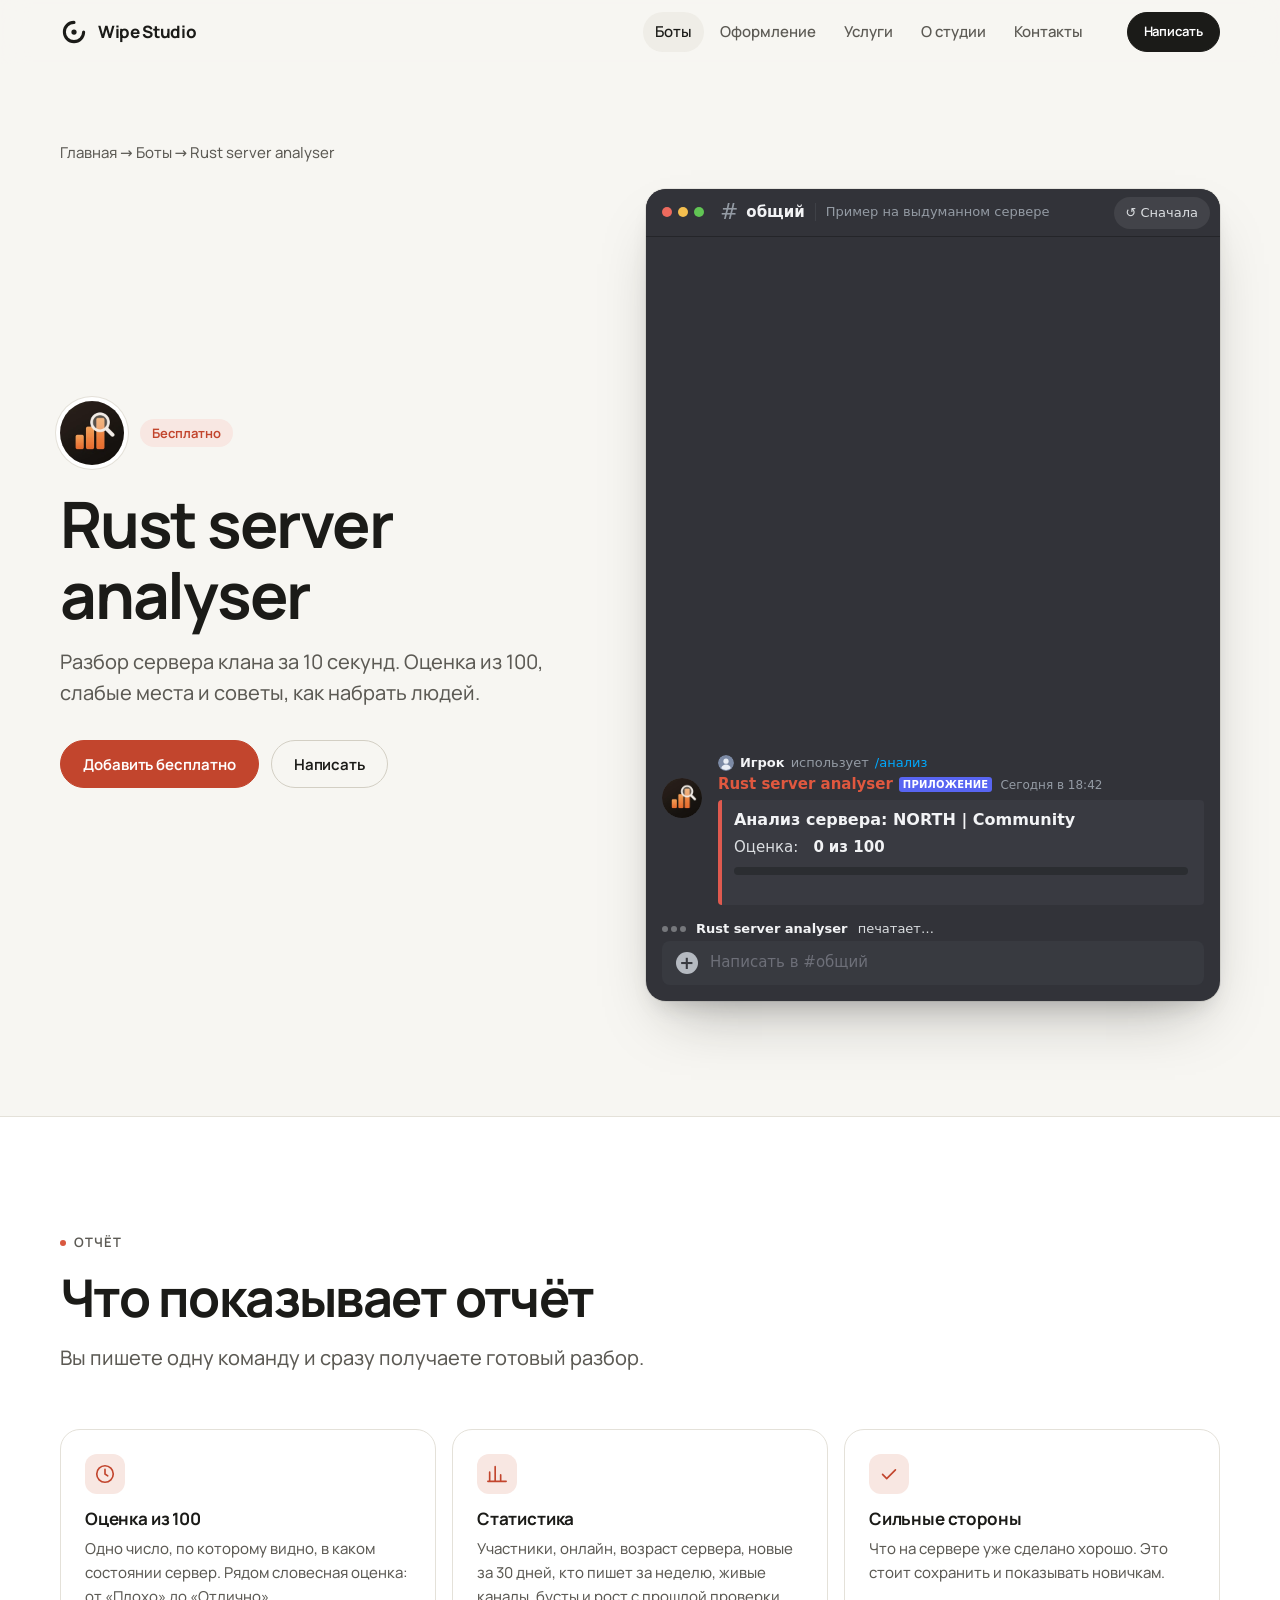
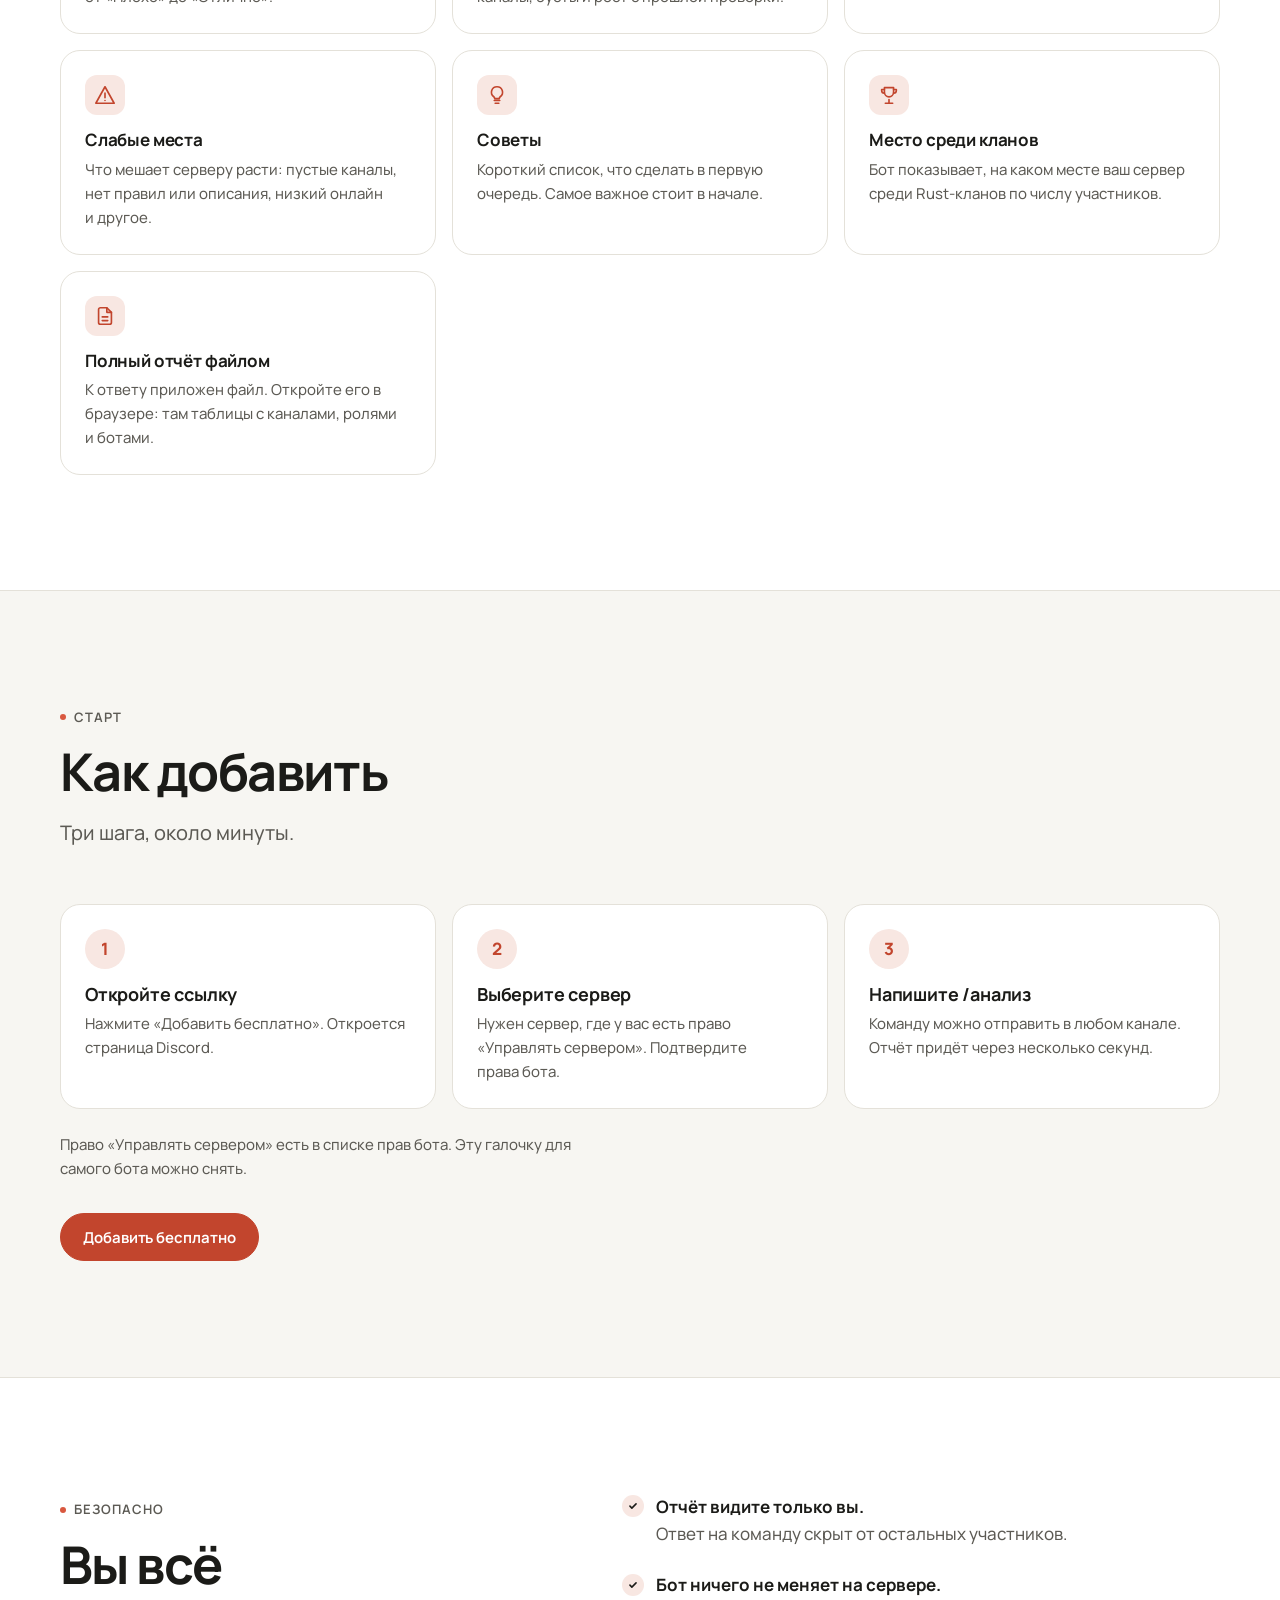
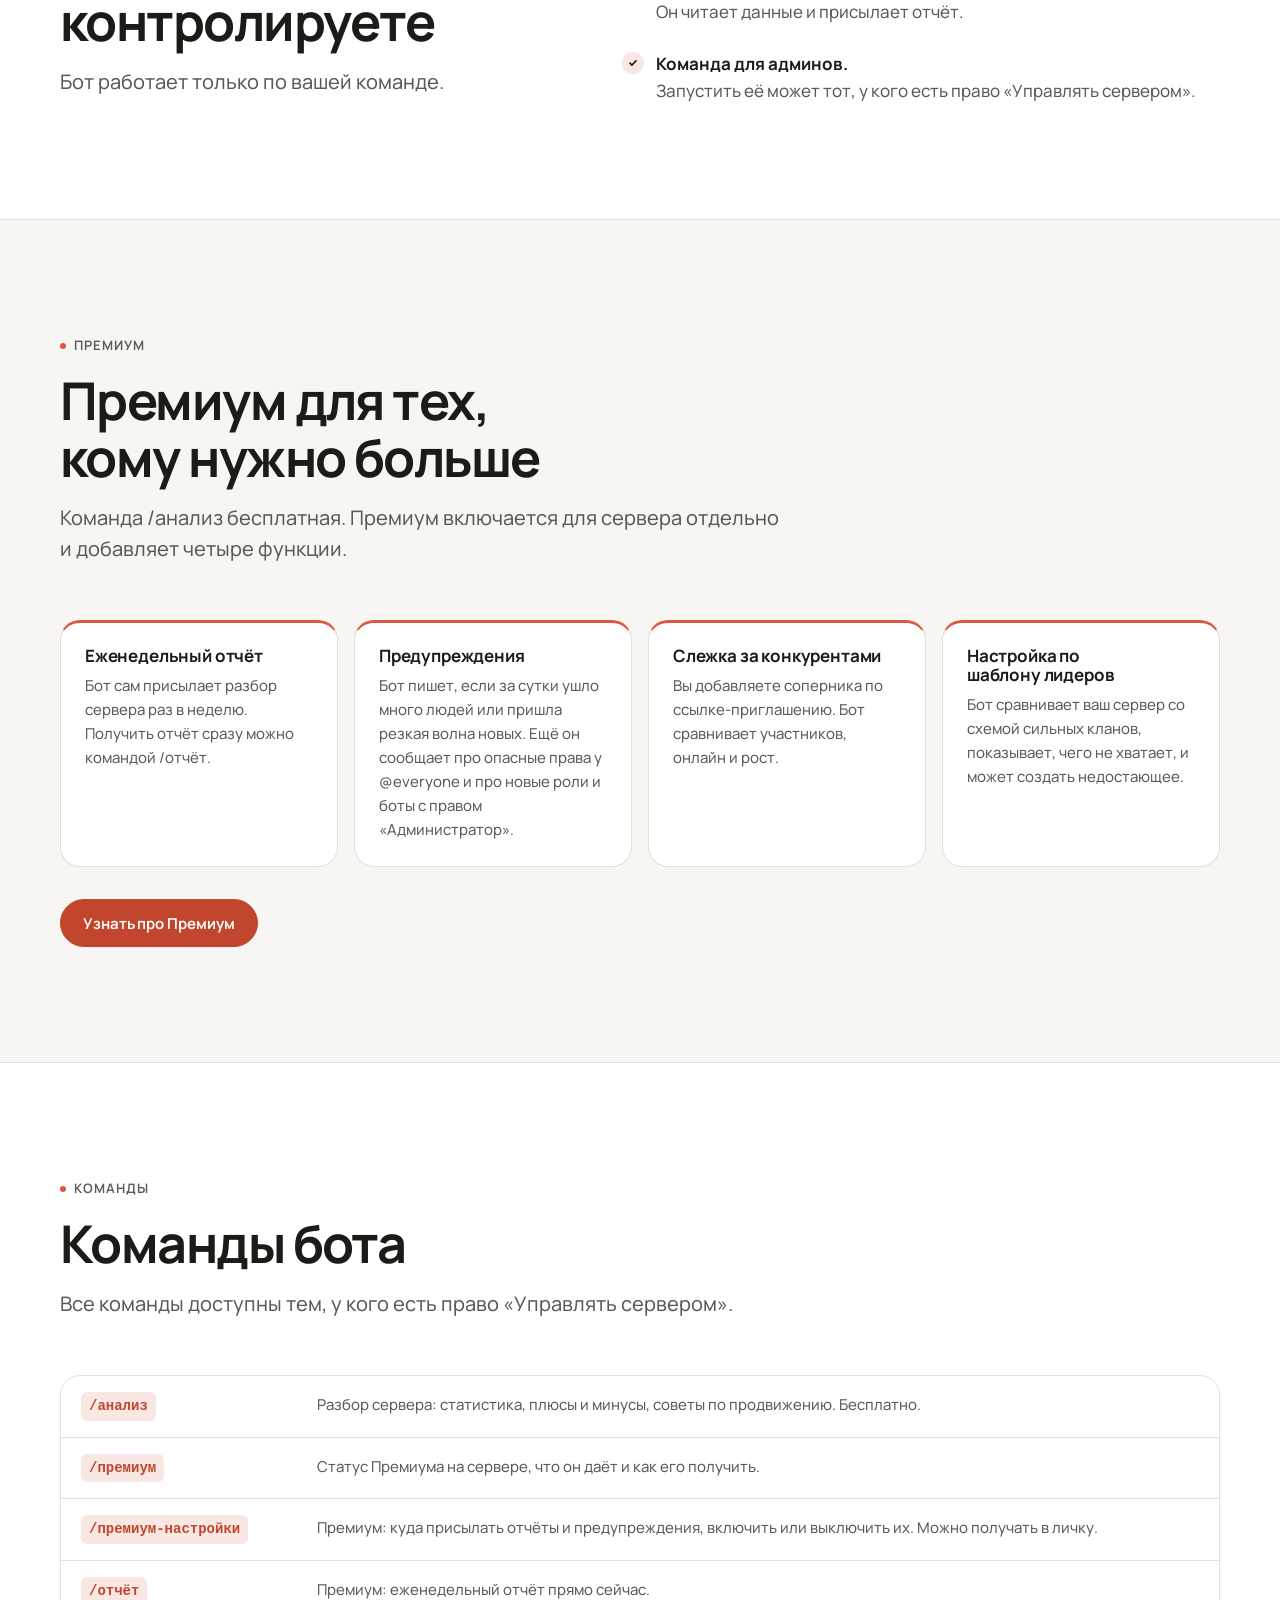
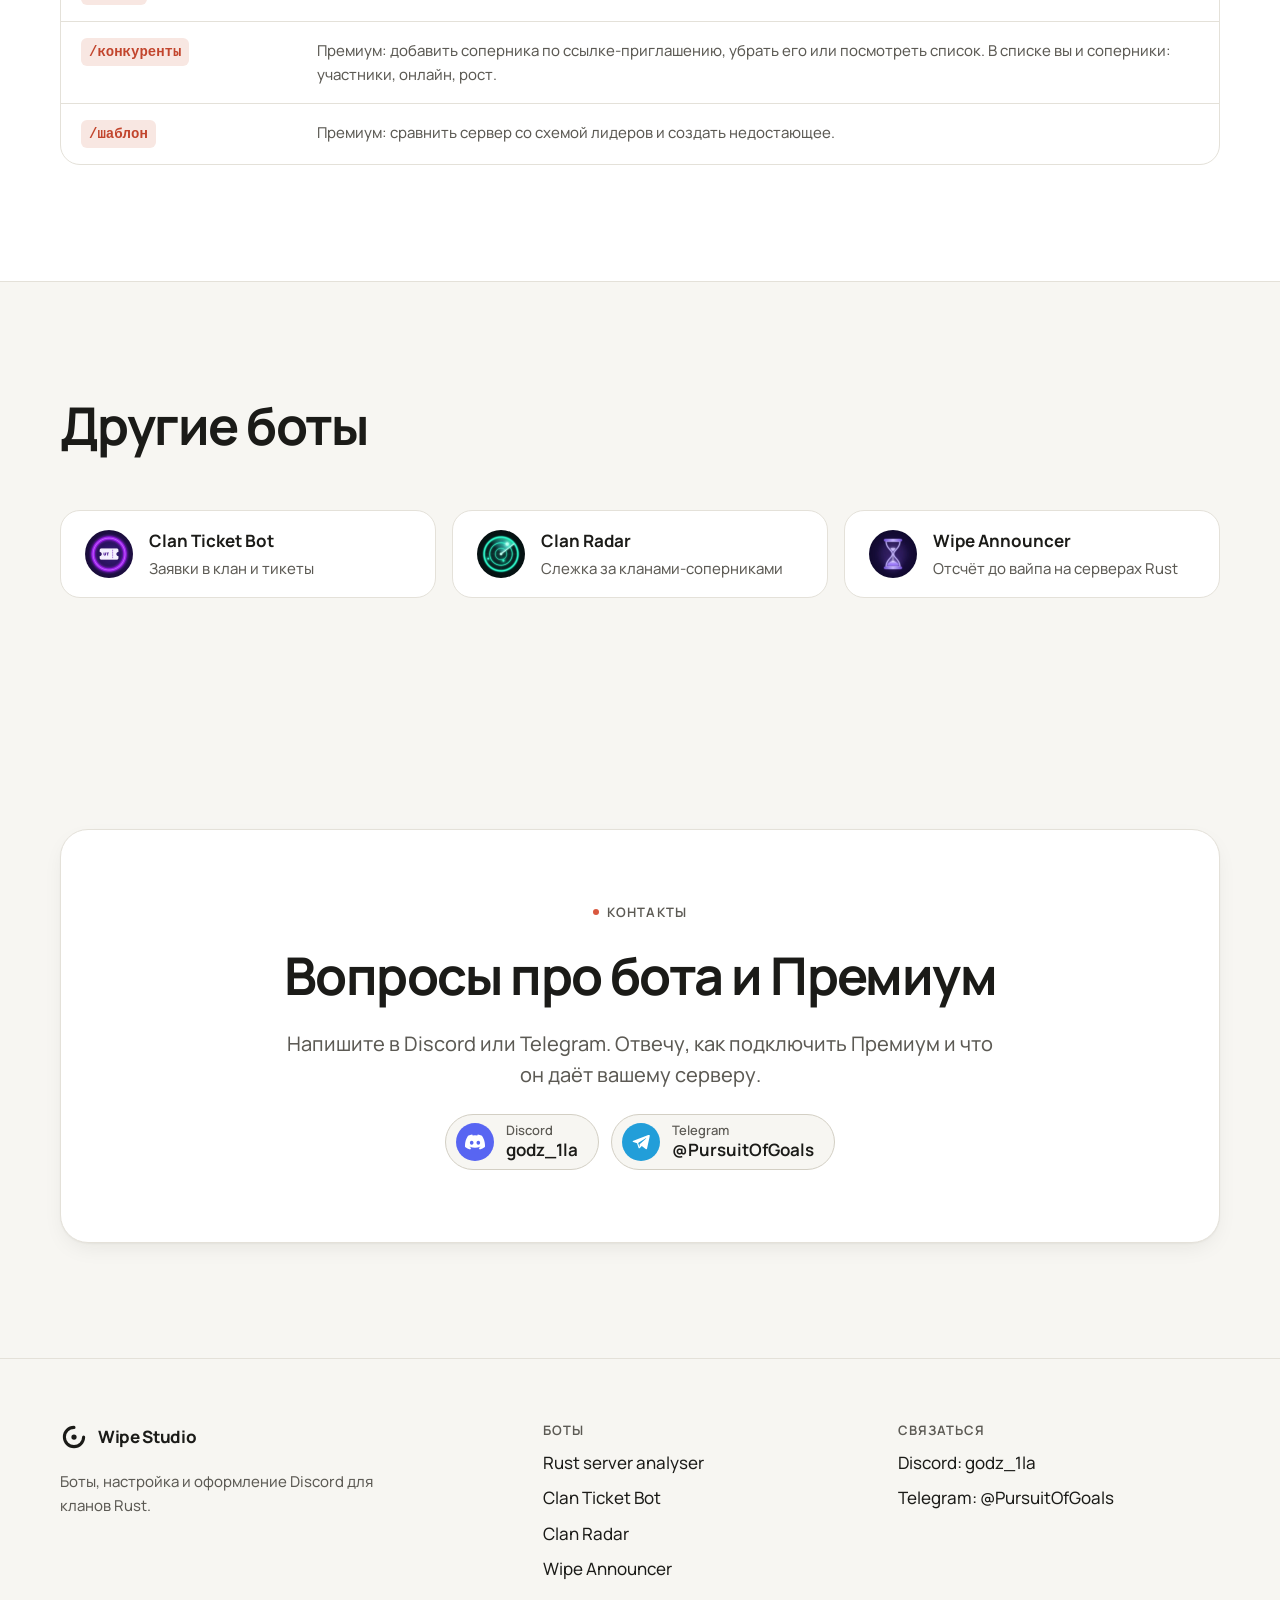
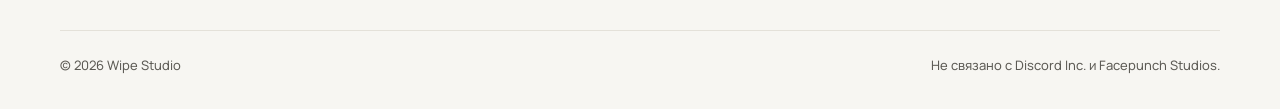
==== commit 98352130: "Бот Wipe Announcer: своя страница и карточка на главной Страница wipe/ с часами до принудительного в" ====
--- a/analyser/index.html
+++ b/analyser/index.html
@@ -245,6 +245,10 @@
             <img src="../assets/img/avatars/radar.webp" alt="" width="48" height="48" loading="lazy" decoding="async">
             <div><strong>Clan Radar</strong><span>Слежка за кланами-соперниками</span></div>
           </a>
+          <a class="other-bot" href="../wipe/" data-reveal>
+            <img src="../assets/img/avatars/wipe.webp" alt="" width="48" height="48" loading="lazy" decoding="async">
+            <div><strong>Wipe Announcer</strong><span>Отсчёт до вайпа на серверах Rust</span></div>
+          </a>
         </div>
       </div>
     </section>
@@ -287,6 +291,7 @@
             <li><a href="../analyser/">Rust server analyser</a></li>
             <li><a href="../ticket/">Clan Ticket Bot</a></li>
             <li><a href="../radar/">Clan Radar</a></li>
+            <li><a href="../wipe/">Wipe Announcer</a></li>
           </ul>
         </div>
         <div>
--- a/assets/css/base.css
+++ b/assets/css/base.css
@@ -49,6 +49,9 @@
   --radar: #0b7a6b;
   --radar-fill: #14a08c;
   --radar-soft: #def3ef;
+  --wipe: #6d4bd1;
+  --wipe-fill: #8b5cf6;
+  --wipe-soft: #eee8fd;
 
   /* Акцент текущей страницы (страница бота переопределяет) */
   --accent: var(--ink);
@@ -101,6 +104,7 @@
 .theme-analyser { --accent: var(--analyser); --accent-fill: var(--analyser-fill); --accent-soft: var(--analyser-soft); }
 .theme-ticket   { --accent: var(--ticket);   --accent-fill: var(--ticket-fill);   --accent-soft: var(--ticket-soft); }
 .theme-radar    { --accent: var(--radar);    --accent-fill: var(--radar-fill);    --accent-soft: var(--radar-soft); }
+.theme-wipe     { --accent: var(--wipe);     --accent-fill: var(--wipe-fill);     --accent-soft: var(--wipe-soft); }
 
 /* ---------- Сброс ---------- */
 *, *::before, *::after { box-sizing: border-box; }
